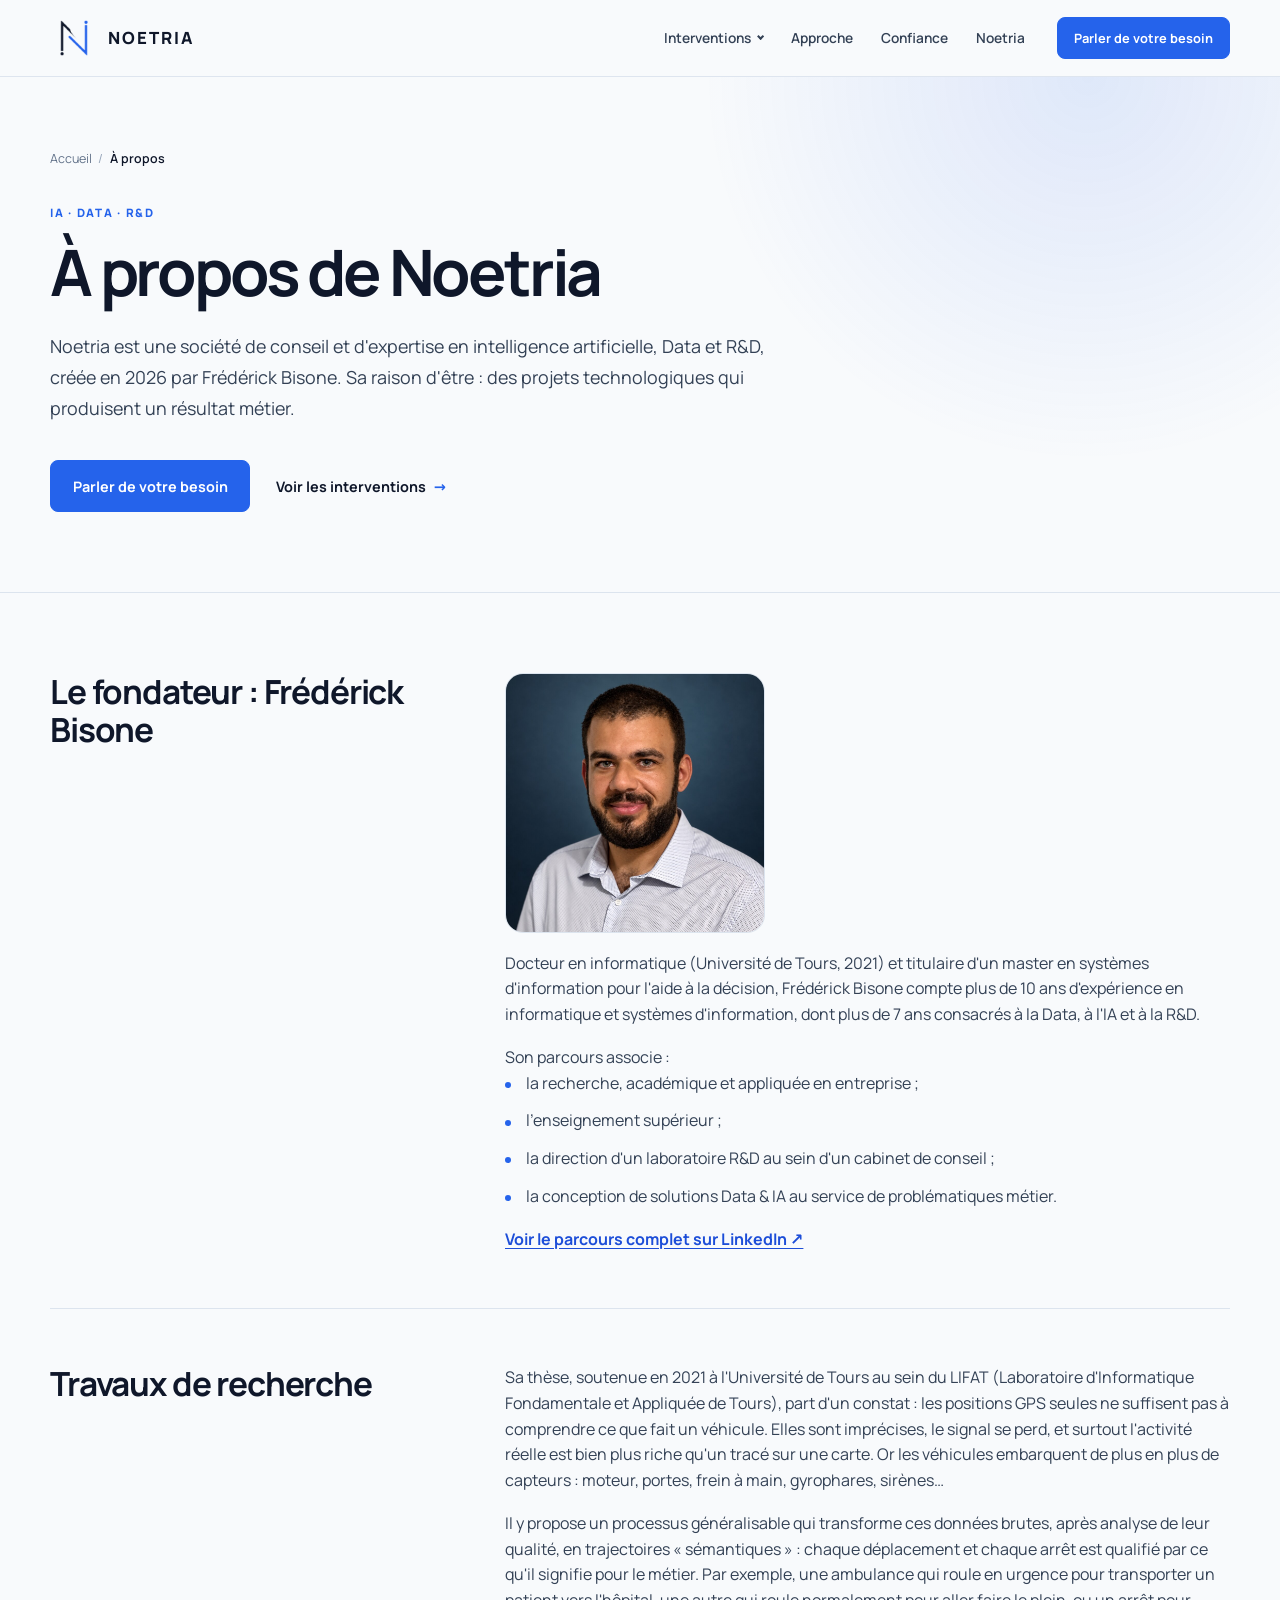
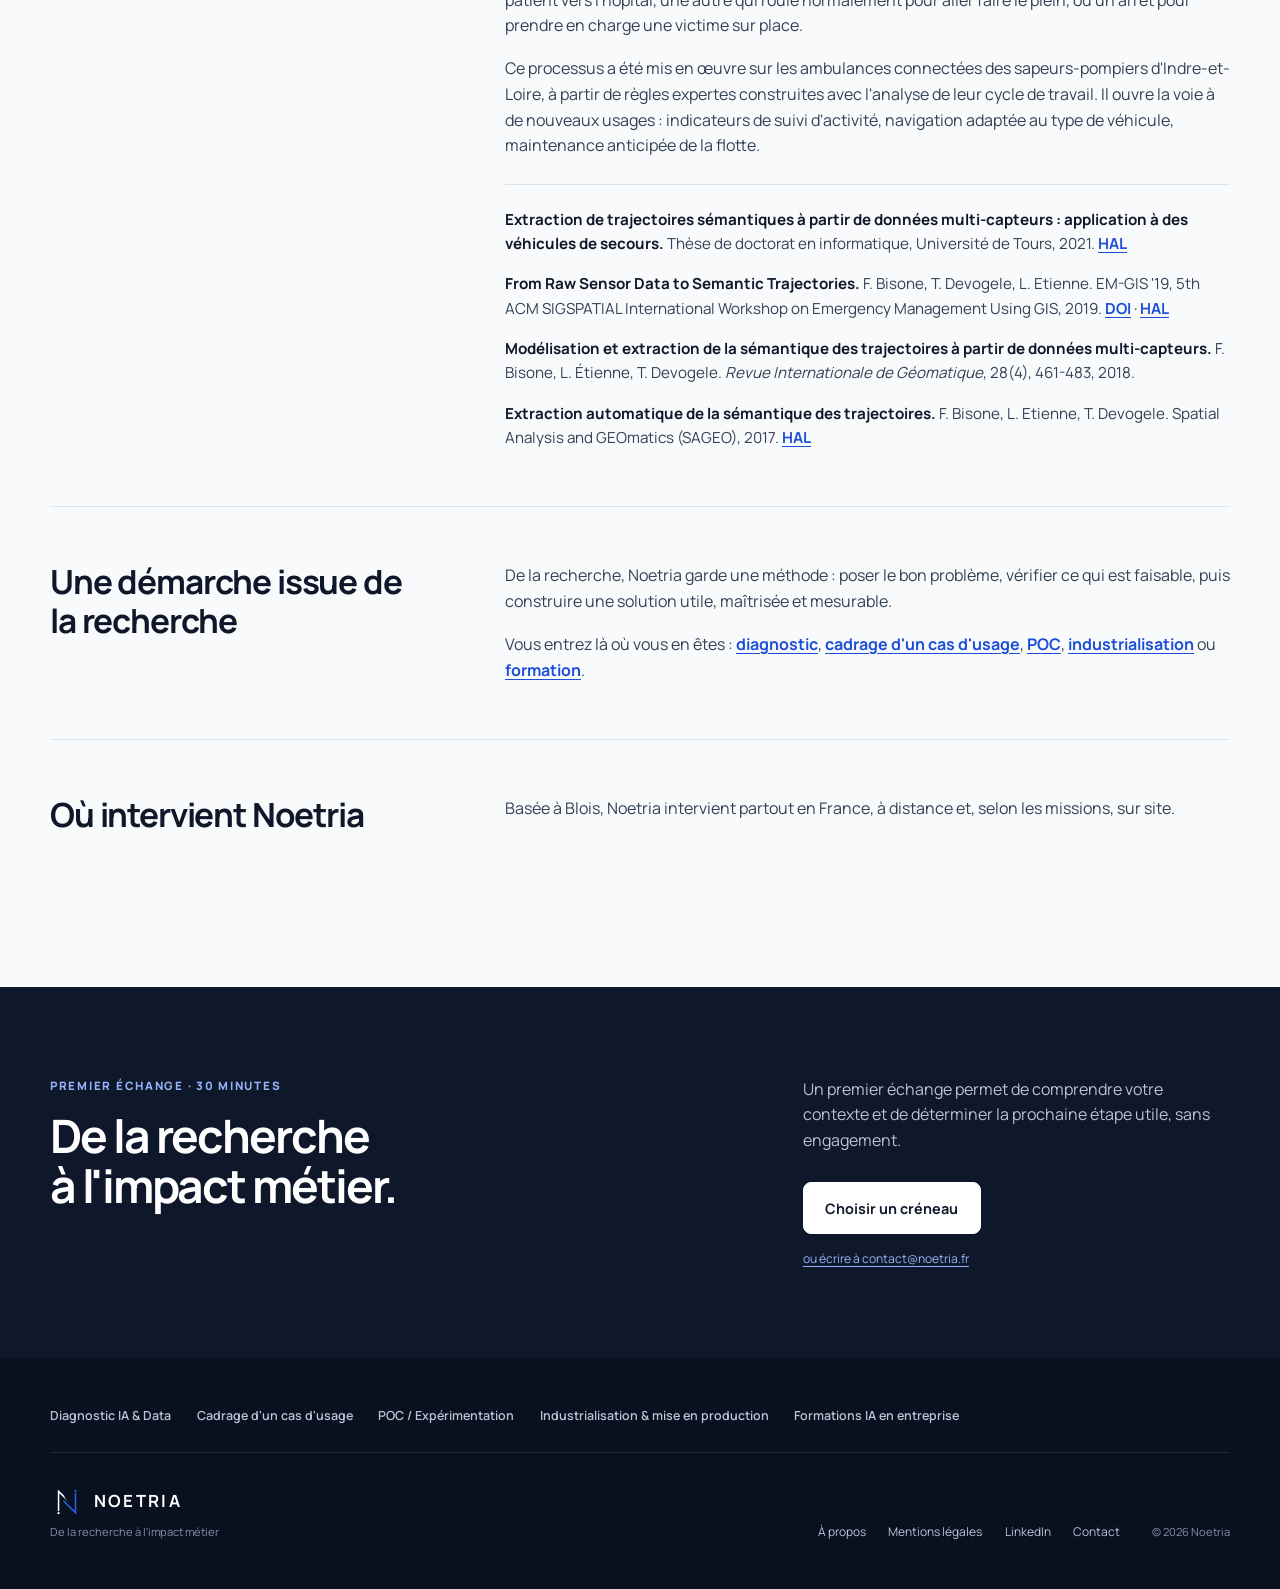
==== a-propos/index.html @ f55e4fec "feat: add About page (/a-propos/) - New indexable /a-propos/ page: founder, research work, publicati" ====
<!DOCTYPE html>
<html lang="fr">
<head>
  <meta charset="UTF-8">
  <meta name="viewport" content="width=device-width, initial-scale=1.0">
  <title>À propos de Noetria et de son fondateur | Noetria</title>
  <meta name="description" content="Noetria, conseil et expertise en IA, Data et R&amp;D, fondée à Blois par Frédérick Bisone, docteur en informatique. De la recherche à l'impact métier.">
  <meta name="robots" content="index, follow">
  <link rel="canonical" href="https://noetria.fr/a-propos/">
  <meta property="og:type" content="profile">
  <meta property="og:site_name" content="Noetria">
  <meta property="og:title" content="À propos de Noetria et de son fondateur | Noetria">
  <meta property="og:description" content="Noetria, conseil et expertise en IA, Data et R&amp;D, fondée à Blois par Frédérick Bisone, docteur en informatique. De la recherche à l'impact métier.">
  <meta property="og:url" content="https://noetria.fr/a-propos/">
  <meta property="og:image" content="https://noetria.fr/assets/images/social/noetria_image-de-partage_1200x630.png">
  <meta property="og:image:type" content="image/png">
  <meta property="og:image:width" content="1200">
  <meta property="og:image:height" content="630">
  <meta property="og:image:alt" content="Logo Noetria, De la recherche à l'impact métier">
  <meta property="og:locale" content="fr_FR">
  <meta name="twitter:card" content="summary_large_image">
  <meta name="twitter:title" content="À propos de Noetria et de son fondateur | Noetria">
  <meta name="twitter:description" content="Noetria, conseil et expertise en IA, Data et R&amp;D, fondée à Blois par Frédérick Bisone, docteur en informatique. De la recherche à l'impact métier.">
  <meta name="twitter:image" content="https://noetria.fr/assets/images/social/noetria_image-de-partage_1200x630.png">
  <meta name="twitter:image:alt" content="Logo Noetria, De la recherche à l'impact métier">
  <link rel="icon" href="../assets/images/favicon-dark/favicon.ico" sizes="any">
  <link rel="icon" type="image/png" sizes="32x32" href="../assets/images/favicon-dark/favicon-32x32.png" media="(prefers-color-scheme: light)">
  <link rel="icon" type="image/png" sizes="32x32" href="../assets/images/favicon-light/favicon-32x32.png" media="(prefers-color-scheme: dark)">
  <link rel="apple-touch-icon" sizes="180x180" href="../assets/images/favicon-dark/apple-touch-icon.png">
  <link rel="manifest" href="../assets/images/favicon-dark/site.webmanifest">
  <meta name="theme-color" content="#0F172A">
  <link rel="preload" href="../assets/fonts/manrope/manrope-latin-400-normal.woff2" as="font" type="font/woff2" crossorigin><link rel="preload" href="../assets/fonts/manrope/manrope-latin-700-normal.woff2" as="font" type="font/woff2" crossorigin><link rel="stylesheet" href="../assets/css/fonts.css"><link rel="stylesheet" href="../assets/css/style.css">
  <script src="../assets/js/navigation.js" defer></script>
  <script type="application/ld+json">{"@context":"https://schema.org","@type":"AboutPage","@id":"https://noetria.fr/a-propos/","url":"https://noetria.fr/a-propos/","name":"À propos de Noetria et de son fondateur","inLanguage":"fr-FR","about":{"@id":"https://noetria.fr/#organization"},"mainEntity":{"@type":"Person","@id":"https://noetria.fr/a-propos/#frederick-bisone","name":"Frédérick Bisone","jobTitle":"Président et fondateur de Noetria","image":"https://noetria.fr/assets/images/frederick-bisone-portrait.jpg","worksFor":{"@type":"Organization","@id":"https://noetria.fr/#organization","name":"Noetria","url":"https://noetria.fr/"},"alumniOf":{"@type":"CollegeOrUniversity","name":"Université de Tours"},"knowsAbout":["Intelligence artificielle","Data","R&D","Fouille de trajectoires","Trajectoires sémantiques"],"sameAs":["https://www.linkedin.com/in/frederickbisone/","https://theses.fr/281570000"]}}</script>
</head>
<body>
  <a class="skip-link" href="#contenu">Aller au contenu</a>
  <header class="site-header">
    <div class="site-header__inner">
      <a class="brand" href="../" aria-label="Noetria — accueil">
        <img src="../assets/images/logo/noetria_n-seul_pour-fond-clair_transparent_512x512.png" alt="" width="48" height="48">
        <span>Noetria</span>
      </a>
      <nav class="site-nav" aria-label="Navigation principale">
        <details class="nav-menu">
          <summary>Interventions</summary>
          <ul><li><a href="../diagnostic-ia-data/">Diagnostic IA & Data</a></li><li><a href="../cadrage-cas-usage-ia/">Cadrage d'un cas d'usage</a></li><li><a href="../poc-ia-data/">POC / Expérimentation</a></li><li><a href="../industrialisation-ia-data/">Industrialisation & mise en production</a></li><li><a href="../formation-ia-entreprise/">Formations IA en entreprise</a></li></ul>
        </details>
        <a href="../#approche">Approche</a><a href="../#confiance">Confiance</a><a href="../#noetria">Noetria</a>
      </nav>
      <a class="button button--small site-header__cta" href="../rendez-vous/">Parler de votre besoin</a>
      <details class="mobile-menu">
        <summary>Menu</summary>
        <nav class="mobile-menu__panel" aria-label="Navigation mobile">
          <p class="mobile-menu__label">Interventions</p>
          <ul><li><a href="../diagnostic-ia-data/">Diagnostic IA & Data</a></li><li><a href="../cadrage-cas-usage-ia/">Cadrage d'un cas d'usage</a></li><li><a href="../poc-ia-data/">POC / Expérimentation</a></li><li><a href="../industrialisation-ia-data/">Industrialisation & mise en production</a></li><li><a href="../formation-ia-entreprise/">Formations IA en entreprise</a></li></ul>
          <ul class="mobile-menu__secondary"><li><a href="../#approche">Approche</a></li><li><a href="../#confiance">Confiance</a></li><li><a href="../#noetria">Noetria</a></li><li><a href="../rendez-vous/">Prendre rendez-vous</a></li></ul>
        </nav>
      </details>
    </div>
  </header>

  <main id="contenu">
    <section class="page-hero">
      <div class="page-hero__inner">
        <nav class="breadcrumb" aria-label="Fil d'Ariane"><ol><li><a href="../">Accueil</a></li><li><span aria-current="page">À propos</span></li></ol></nav>
        <p class="eyebrow">IA · Data · R&amp;D</p>
        <h1>À propos de Noetria</h1>
        <p class="page-hero__lead">Noetria est une société de conseil et d'expertise en intelligence artificielle, Data et R&amp;D, créée en 2026 par Frédérick Bisone. Sa raison d'être&nbsp;: des projets technologiques qui produisent un résultat métier.</p>
        <div class="hero__actions">
          <a class="button" href="../rendez-vous/">Parler de votre besoin</a>
          <a class="text-link" href="../#offres">Voir les interventions <span aria-hidden="true">→</span></a>
        </div>
      </div>
    </section>

    <div class="page-body">
      <section class="page-block">
        <h2>Le fondateur&nbsp;: Frédérick Bisone</h2>
        <div class="page-block__body">
          <img class="about-portrait" src="../assets/images/frederick-bisone-portrait.jpg" alt="Portrait de Frédérick Bisone, fondateur de Noetria" width="800" height="800" loading="lazy">
          <p>Docteur en informatique (Université de Tours, 2021) et titulaire d'un master en systèmes d'information pour l'aide à la décision, Frédérick Bisone compte plus de 10 ans d'expérience en informatique et systèmes d'information, dont plus de 7 ans consacrés à la Data, à l'IA et à la R&amp;D.</p>
          <p>Son parcours associe&nbsp;:</p>
          <ul class="check-list"><li>la recherche, académique et appliquée en entreprise&nbsp;;</li><li>l'enseignement supérieur&nbsp;;</li><li>la direction d'un laboratoire R&amp;D au sein d'un cabinet de conseil&nbsp;;</li><li>la conception de solutions Data &amp; IA au service de problématiques métier.</li></ul>
          <p><a href="https://www.linkedin.com/in/frederickbisone/" target="_blank" rel="noopener noreferrer">Voir le parcours complet sur LinkedIn <span aria-hidden="true">↗</span></a></p>
        </div>
      </section>

      <section class="page-block">
        <h2>Travaux de recherche</h2>
        <div class="page-block__body">
          <p>Sa thèse, soutenue en 2021 à l'Université de Tours au sein du LIFAT (Laboratoire d'Informatique Fondamentale et Appliquée de Tours), part d'un constat&nbsp;: les positions GPS seules ne suffisent pas à comprendre ce que fait un véhicule. Elles sont imprécises, le signal se perd, et surtout l'activité réelle est bien plus riche qu'un tracé sur une carte. Or les véhicules embarquent de plus en plus de capteurs&nbsp;: moteur, portes, frein à main, gyrophares, sirènes…</p>
          <p>Il y propose un processus généralisable qui transforme ces données brutes, après analyse de leur qualité, en trajectoires «&nbsp;sémantiques&nbsp;»&nbsp;: chaque déplacement et chaque arrêt est qualifié par ce qu'il signifie pour le métier. Par exemple, une ambulance qui roule en urgence pour transporter un patient vers l'hôpital, une autre qui roule normalement pour aller faire le plein, ou un arrêt pour prendre en charge une victime sur place.</p>
          <p>Ce processus a été mis en œuvre sur les ambulances connectées des sapeurs-pompiers d'Indre-et-Loire, à partir de règles expertes construites avec l'analyse de leur cycle de travail. Il ouvre la voie à de nouveaux usages&nbsp;: indicateurs de suivi d'activité, navigation adaptée au type de véhicule, maintenance anticipée de la flotte.</p>
          <ul class="pub-list">
            <li><strong>Extraction de trajectoires sémantiques à partir de données multi-capteurs&nbsp;: application à des véhicules de secours.</strong> Thèse de doctorat en informatique, Université de Tours, 2021. <a href="https://hal.science/tel-03365137" target="_blank" rel="noopener noreferrer">HAL</a></li>
            <li><strong>From Raw Sensor Data to Semantic Trajectories.</strong> F. Bisone, T. Devogele, L. Etienne. EM-GIS '19, 5th ACM SIGSPATIAL International Workshop on Emergency Management Using GIS, 2019. <a href="https://doi.org/10.1145/3356998.3365777" target="_blank" rel="noopener noreferrer">DOI</a> · <a href="https://hal.science/hal-02380444" target="_blank" rel="noopener noreferrer">HAL</a></li>
            <li><strong>Modélisation et extraction de la sémantique des trajectoires à partir de données multi-capteurs.</strong> F. Bisone, L. Étienne, T. Devogele. <em>Revue Internationale de Géomatique</em>, 28(4), 461-483, 2018.</li>
            <li><strong>Extraction automatique de la sémantique des trajectoires.</strong> F. Bisone, L. Etienne, T. Devogele. Spatial Analysis and GEOmatics (SAGEO), 2017. <a href="https://hal.science/hal-01643365" target="_blank" rel="noopener noreferrer">HAL</a></li>
          </ul>
        </div>
      </section>

      <section class="page-block">
        <h2>Une démarche issue de la recherche</h2>
        <div class="page-block__body">
          <p>De la recherche, Noetria garde une méthode&nbsp;: poser le bon problème, vérifier ce qui est faisable, puis construire une solution utile, maîtrisée et mesurable.</p>
          <p>Vous entrez là où vous en êtes&nbsp;: <a href="../diagnostic-ia-data/">diagnostic</a>, <a href="../cadrage-cas-usage-ia/">cadrage d'un cas d'usage</a>, <a href="../poc-ia-data/">POC</a>, <a href="../industrialisation-ia-data/">industrialisation</a> ou <a href="../formation-ia-entreprise/">formation</a>.</p>
        </div>
      </section>

      <section class="page-block">
        <h2>Où intervient Noetria</h2>
        <div class="page-block__body">
          <p>Basée à Blois, Noetria intervient partout en France, à distance et, selon les missions, sur site.</p>
        </div>
      </section>
    </div>

    <section class="cta" aria-labelledby="cta-titre">
      <div><p class="eyebrow">Premier échange · 30 minutes</p><h2 id="cta-titre">De la recherche à l'impact métier.</h2></div>
      <div class="cta__action"><p>Un premier échange permet de comprendre votre contexte et de déterminer la prochaine étape utile, sans engagement.</p><a class="button button--light" href="../rendez-vous/">Choisir un créneau</a><a href="mailto:contact@noetria.fr">ou écrire à contact@noetria.fr</a></div>
    </section>
  </main>

  <footer class="footer">
    <nav class="footer__offers" aria-label="Interventions"><a href="../diagnostic-ia-data/">Diagnostic IA & Data</a><a href="../cadrage-cas-usage-ia/">Cadrage d'un cas d'usage</a><a href="../poc-ia-data/">POC / Expérimentation</a><a href="../industrialisation-ia-data/">Industrialisation & mise en production</a><a href="../formation-ia-entreprise/">Formations IA en entreprise</a></nav>
    <div class="footer__brand"><div class="footer__logo"><img src="../assets/images/logo/noetria_n-seul_pour-fond-sombre_transparent_512x512.png" alt="" width="34" height="34"><strong>Noetria</strong></div><span>De la recherche à l'impact métier</span></div>
    <nav class="footer__links" aria-label="Liens de pied de page"><a href="../a-propos/" aria-current="page">À propos</a><a href="../mentions-legales.html">Mentions légales</a><a href="https://www.linkedin.com/company/noetria/" target="_blank" rel="noopener noreferrer">LinkedIn</a><a href="mailto:contact@noetria.fr">Contact</a></nav>
    <span class="footer__copyright">© 2026 Noetria</span>
  </footer>
</body>
</html>
---- assets/css/fonts.css ----
/* Manrope (SIL OFL 1.1, voir assets/fonts/manrope/OFL.txt) — auto-hébergée, sous-ensemble latin, aucune requête externe. */
@font-face{font-family:"Manrope";font-style:normal;font-weight:400;font-display:swap;src:url("../fonts/manrope/manrope-latin-400-normal.woff2") format("woff2");unicode-range:U+0000-00FF,U+0131,U+0152-0153,U+02BB-02BC,U+02C6,U+02DA,U+02DC,U+0304,U+0308,U+0329,U+2000-206F,U+20AC,U+2122,U+2191,U+2193,U+2212,U+2215,U+FEFF,U+FFFD}
@font-face{font-family:"Manrope";font-style:normal;font-weight:600;font-display:swap;src:url("../fonts/manrope/manrope-latin-600-normal.woff2") format("woff2");unicode-range:U+0000-00FF,U+0131,U+0152-0153,U+02BB-02BC,U+02C6,U+02DA,U+02DC,U+0304,U+0308,U+0329,U+2000-206F,U+20AC,U+2122,U+2191,U+2193,U+2212,U+2215,U+FEFF,U+FFFD}
@font-face{font-family:"Manrope";font-style:normal;font-weight:700;font-display:swap;src:url("../fonts/manrope/manrope-latin-700-normal.woff2") format("woff2");unicode-range:U+0000-00FF,U+0131,U+0152-0153,U+02BB-02BC,U+02C6,U+02DA,U+02DC,U+0304,U+0308,U+0329,U+2000-206F,U+20AC,U+2122,U+2191,U+2193,U+2212,U+2215,U+FEFF,U+FFFD}
@font-face{font-family:"Manrope";font-style:normal;font-weight:800;font-display:swap;src:url("../fonts/manrope/manrope-latin-800-normal.woff2") format("woff2");unicode-range:U+0000-00FF,U+0131,U+0152-0153,U+02BB-02BC,U+02C6,U+02DA,U+02DC,U+0304,U+0308,U+0329,U+2000-206F,U+20AC,U+2122,U+2191,U+2193,U+2212,U+2215,U+FEFF,U+FFFD}
---- assets/css/style.css ----
:root{--navy:#0f172a;--deep:#09101f;--blue:#2563eb;--blue-dark:#1d4ed8;--off:#f8fafc;--white:#fff;--slate:#64748b;--dark:#334155;--line:#dce4ee;--font:"Manrope","Segoe UI",system-ui,sans-serif;--max:1180px;--radius:18px;--ease:cubic-bezier(.2,.8,.2,1)}
*,*::before,*::after{box-sizing:border-box}html{scroll-behavior:smooth;scroll-padding-top:88px}body{margin:0;color:var(--navy);background:var(--off);font-family:var(--font);line-height:1.6;-webkit-font-smoothing:antialiased}img{display:block;max-width:100%}a{color:inherit}h1,h2,h3,p,blockquote{margin:0}.skip-link{position:fixed;z-index:100;top:0;left:-9999px;padding:.75rem 1rem;color:#fff;background:var(--blue)}.skip-link:focus{left:0}:focus-visible{outline:3px solid var(--blue-dark);outline-offset:3px}.cta :focus-visible,.footer :focus-visible{outline-color:#fff}
.site-header{position:sticky;z-index:20;top:0;border-bottom:1px solid #dce4eee6;background:#f8fafceb;backdrop-filter:blur(14px)}.site-header__inner{display:flex;align-items:center;gap:2rem;width:min(calc(100% - 40px),var(--max));min-height:76px;margin:auto}.brand{display:inline-flex;align-items:center;gap:.65rem;text-decoration:none;font-size:1.05rem;font-weight:800;letter-spacing:.12em;text-transform:uppercase}.brand img{width:34px;height:34px;object-fit:contain}.site-nav{display:flex;align-items:center;gap:1.75rem;margin-left:auto}.site-nav a{color:var(--dark);font-size:.86rem;font-weight:600;text-decoration:none}.site-nav a:hover{color:var(--blue)}
.button{display:inline-flex;align-items:center;justify-content:center;min-height:50px;padding:.85rem 1.35rem;border:1px solid var(--blue);border-radius:8px;color:#fff;background:var(--blue);font-size:.9rem;font-weight:700;text-decoration:none;transition:transform .2s var(--ease),background .2s var(--ease),border-color .2s var(--ease)}.button:hover{background:var(--blue-dark);border-color:var(--blue-dark);transform:translateY(-2px)}.button--small{min-height:40px;padding:.6rem 1rem;font-size:.8rem}.button--light{color:var(--navy);border-color:#fff;background:#fff}.button--light:hover{color:#fff;border-color:var(--blue);background:var(--blue)}.text-link{display:inline-flex;align-items:center;gap:.5rem;color:var(--navy);font-size:.9rem;font-weight:700;text-decoration:none}.text-link span{color:var(--blue);transition:transform .2s var(--ease)}.text-link:hover span{transform:translateY(2px)}.eyebrow{color:var(--blue);font-size:.72rem;font-weight:800;letter-spacing:.15em;text-transform:uppercase}
.hero{overflow:hidden;padding:92px 20px 0;background:radial-gradient(circle at 85% 12%,#2563eb1f,transparent 28%),var(--off)}.hero__grid{display:grid;grid-template-columns:minmax(0,1.2fr) minmax(340px,.8fr);gap:clamp(50px,8vw,110px);align-items:center;width:min(100%,var(--max));margin:auto}.hero__content h1{max-width:800px;margin-top:1.2rem;font-size:clamp(2.8rem,6vw,5.3rem);font-weight:700;letter-spacing:-.06em;line-height:.98}.hero__content h1 span{color:var(--blue)}.hero__lead{max-width:690px;margin-top:2rem;color:var(--dark);font-size:clamp(1.02rem,1.4vw,1.18rem);line-height:1.75}.hero__actions{display:flex;align-items:center;gap:1.6rem;margin-top:2.2rem}.hero__signal{position:relative;padding:2rem;border:1px solid #93b4f847;border-radius:var(--radius);color:#fff;background:var(--navy);box-shadow:0 30px 70px #0f172a2e}.hero__signal::before{position:absolute;z-index:-1;right:-18px;bottom:-18px;width:75%;height:75%;border:1px solid var(--blue);border-radius:var(--radius);content:""}.signal__label{padding-bottom:1.25rem;border-bottom:1px solid #ffffff1f;color:#93b4f8;font-size:.72rem;font-weight:800;letter-spacing:.12em;text-transform:uppercase}
.section{width:min(calc(100% - 40px),var(--max));margin:auto;padding:120px 0}.section__intro{display:grid;grid-template-columns:1.1fr .9fr;gap:2rem 7rem;align-items:end;margin-bottom:3.5rem}.section__intro .eyebrow{grid-column:1/-1}.section__intro h2,.approach h2,.founder h2,.cta h2{font-size:clamp(2rem,4vw,3.55rem);letter-spacing:-.045em;line-height:1.08}.section__intro>p:last-child{color:var(--slate);font-size:.98rem}.section--offers{width:100%;max-width:none;padding-right:max(20px,calc((100% - var(--max))/2));padding-left:max(20px,calc((100% - var(--max))/2));background:#fff}.offers-grid{display:grid;grid-template-columns:repeat(2,1fr);gap:1rem}.offer-card{display:flex;flex-direction:column;min-height:410px;padding:2rem;border:1px solid var(--line);border-radius:var(--radius);background:var(--off);transition:transform .25s var(--ease),border-color .25s var(--ease),box-shadow .25s var(--ease)}.offer-card:hover{transform:translateY(-4px);border-color:#b8cae7;box-shadow:0 18px 40px #0f172a14}.offer-card--featured{color:#fff;border-color:var(--navy);background:var(--navy)}.offer-card__top{display:flex;align-items:center;justify-content:space-between;gap:1rem}.offer-card__tag{padding:.35rem .55rem;border:1px solid #93b4f852;border-radius:999px;color:#b9cdfd;font-size:.62rem;font-weight:700}.offer-card h3{margin-top:2.5rem;font-size:1.65rem;letter-spacing:-.025em}.offer-card>p{max-width:520px;margin-top:.8rem;color:var(--slate);font-size:.92rem}.offer-card--featured>p{color:#b8c3d6}.offer-card ul{display:grid;gap:.55rem;margin:1.5rem 0 0;padding:1.25rem 0 0;border-top:1px solid var(--line);list-style:none}.offer-card--featured ul{border-color:#ffffff1f}.offer-card li{position:relative;padding-left:1.1rem;color:var(--dark);font-size:.82rem}.offer-card--featured li{color:#dbe4f2}.offer-card li::before{position:absolute;top:.67em;left:0;width:5px;height:5px;border-radius:50%;background:var(--blue);content:""}.offer-card>a{display:inline-flex;gap:.5rem;align-items:center;margin-top:auto;padding-top:1.5rem;color:#dbeafe;font-size:.82rem;font-weight:700;text-decoration:none}.offer-card>a span{color:#93b4f8}
.approach{display:grid;grid-template-columns:.85fr 1.15fr;gap:clamp(50px,10vw,140px)}.approach__statement{align-self:start;padding:2rem;border-left:3px solid var(--blue);background:#fff}.approach blockquote{margin-top:1.25rem;font-size:clamp(1.2rem,2vw,1.6rem);font-weight:600;line-height:1.55}.approach__content>p{max-width:670px;margin-top:1.5rem;color:var(--slate)}.principles{display:grid;gap:.8rem;margin-top:2.5rem}.principles div{display:flex;align-items:center;gap:1rem;padding:1rem 0;border-bottom:1px solid var(--line)}.principles strong{font-size:.88rem}.founder{display:grid;grid-template-columns:.75fr 1.25fr;gap:clamp(50px,10vw,140px);align-items:center;border-top:1px solid var(--line)}.founder__mark{display:grid;place-items:center;aspect-ratio:1;border-radius:50%;background:radial-gradient(circle,#17223d,var(--navy))}.founder__mark img{width:72%}.founder__content h2{margin-top:1rem}.founder__content>p:not(.eyebrow){max-width:680px;margin-top:1.2rem;color:var(--slate)}.founder__content strong{color:var(--navy)}.founder__content .text-link{margin-top:1.8rem}
.cta{display:grid;grid-template-columns:1.2fr .8fr;gap:3rem 7rem;padding:90px max(20px,calc((100% - var(--max))/2));color:#fff;background:var(--navy)}.cta .eyebrow{color:#93b4f8}.cta h2{margin-top:1rem}.cta__action{display:flex;flex-direction:column;align-items:flex-start;justify-content:flex-end}.cta__action p{color:#b8c3d6}.cta__action .button{margin-top:1.8rem}.cta__action>a:last-child{margin-top:.9rem;color:#93b4f8;font-size:.76rem;text-underline-offset:3px}.footer{display:grid;grid-template-columns:1fr auto auto;gap:2rem;align-items:end;padding:48px max(20px,calc((100% - var(--max))/2));background:var(--deep);color:#fff}.footer__brand{display:grid;gap:.25rem}.footer__brand strong{font-size:1.05rem;letter-spacing:.14em;text-transform:uppercase}.footer__brand span,.footer__copyright{color:#8290a8;font-size:.7rem}.footer__links{display:flex;gap:1.4rem}.footer__links a{color:#bac5d6;font-size:.75rem;text-decoration:none}.footer__links a:hover{color:#fff}
.booking{padding:88px 24px 72px;background:var(--off)}.booking__inner,.booking-back__inner{width:100%;max-width:760px;margin:0 auto;text-align:center}.booking__eyebrow{margin-bottom:16px;color:var(--blue);font-size:.75rem;font-weight:700;letter-spacing:.12em;text-transform:uppercase}.booking__heading{font-size:clamp(2rem,5vw,3rem);line-height:1.15;letter-spacing:-.03em}.booking__text{max-width:640px;margin:24px auto 0;color:var(--slate);font-size:1.05rem;line-height:1.75}.booking__button{display:inline-flex;margin-top:36px;padding:15px 28px;border-radius:8px;background:var(--blue);color:#fff;font-size:.95rem;font-weight:700;text-decoration:none}.booking__note{margin-top:18px;color:#94a3b8;font-size:.8rem}.booking-back{padding:0 24px 72px;background:var(--off)}.booking-back__link{color:var(--slate);font-size:.85rem;font-weight:600;text-decoration:none}
.legal-page{background:var(--off)}.legal-header{padding:1.25rem 20px;background:var(--navy)}.legal-header__brand{display:block;max-width:880px;margin:auto;color:#fff;font-weight:800;letter-spacing:.12em;text-decoration:none;text-transform:uppercase}.legal{padding:3rem 20px 5rem}.legal__inner{max-width:880px;margin:auto}.legal__back{display:inline-block;margin-bottom:1.75rem;color:var(--slate);font-size:.9rem;text-decoration:none}.legal h1{font-size:clamp(2rem,5vw,3rem);line-height:1.15}.legal__updated{margin:.5rem 0 3rem;color:var(--slate);font-size:.85rem}.legal__section{padding:1.75rem 0;border-top:1px solid var(--line)}.legal__section h2{margin:0 0 1rem;font-size:1.2rem}.legal__section p,.legal__section address{margin:0 0 1rem;font-size:.98rem;font-style:normal;line-height:1.75}.legal__section a{color:var(--blue)}
@media(max-width:900px){.site-nav{display:none}.site-header__inner{gap:1rem}.site-header .button{margin-left:auto}.hero{padding-top:64px}.hero__grid,.approach,.founder,.cta{grid-template-columns:1fr}.hero__signal{max-width:620px}.section__intro{grid-template-columns:1fr;gap:1rem}.section__intro .eyebrow{grid-column:auto}.approach,.founder{gap:3.5rem}.founder__mark{max-width:380px}.footer{grid-template-columns:1fr auto}.footer__copyright{grid-column:1/-1}}
@media(max-width:640px){html{scroll-padding-top:68px}.site-header__inner{width:min(calc(100% - 28px),var(--max));min-height:66px}.brand img{width:30px;height:30px}.brand span{font-size:.86rem}.site-header .button{min-height:36px;padding:.5rem .72rem;font-size:.68rem}.hero{padding:48px 20px 0}.hero__content h1{font-size:clamp(2.55rem,13vw,4rem)}.hero__actions{align-items:stretch;flex-direction:column;gap:1.1rem}.hero__actions .text-link{justify-content:center}.section{width:min(calc(100% - 40px),var(--max));padding:82px 0}.section--offers{width:100%;padding:82px 20px}.offers-grid{grid-template-columns:1fr}.offer-card{min-height:0}.approach__statement{padding:1.5rem}.cta{padding:72px 20px}.footer{grid-template-columns:1fr;align-items:start;padding:42px 20px}.footer__links{flex-wrap:wrap}.footer__copyright{grid-column:auto}}
@media(prefers-reduced-motion:reduce){html{scroll-behavior:auto}*,*::before,*::after{transition-duration:.01ms!important}}

/* Page de prise de rendez-vous */
.booking-page{min-height:calc(100vh - 76px);background:radial-gradient(circle at 50% 0,#2563eb1f,transparent 34%),var(--off)}
.booking-header__back{margin-left:auto}
.booking-page .booking{padding-top:110px;background:transparent}
.booking-reassurance{display:grid;grid-template-columns:repeat(3,1fr);gap:1px;width:min(calc(100% - 40px),960px);margin:0 auto 100px;border:1px solid var(--line);border-radius:var(--radius);overflow:hidden;background:var(--line)}
.booking-reassurance div{display:grid;gap:.35rem;padding:1.5rem;background:#fff}
.booking-reassurance span{color:var(--blue);font-size:.65rem;font-weight:800}
.booking-reassurance strong{font-size:.9rem}
.booking-reassurance p{color:var(--slate);font-size:.76rem}
.footer__inner{display:contents}
@media(max-width:640px){.booking-header__back{font-size:.72rem}.booking-page .booking{padding-top:72px}.booking-reassurance{grid-template-columns:1fr;margin-bottom:72px}}

.booking-header__back{color:var(--navy)}

/* Le N seul (variante pour fond clair, transparente) reste lisible dans l'en-tête compact. */
.brand img{width:48px;height:48px}

/* Le logo complet porte l'identité dans le premier écran. */
.signal__brand{display:grid;place-items:center;padding:0 1rem 1.35rem;border-bottom:1px solid #ffffff1f}
.signal__brand img{width:min(240px,78%);height:auto;filter:drop-shadow(0 18px 28px #050a1770)}
.signal__label{padding-top:1.25rem}

/* Libellés du premier écran : contraste renforcé dans la palette Noetria. */
.hero__content .eyebrow{color:var(--blue);font-size:.82rem;font-weight:800;letter-spacing:.1em}
.hero__signal .signal__label{color:#93b4f8;font-size:.82rem;font-weight:800;letter-spacing:.1em}

@media(max-width:640px){
  .brand img{width:42px;height:42px}
  .signal__brand img{width:min(210px,72%)}
}

/* === Évolution V3 : situations → interventions, confiance, fondateur === */
.hero{padding-bottom:96px}
.signal__text{margin-top:1.25rem;color:#aebbd0;font-size:.9rem;line-height:1.7}
.signal__link{display:inline-flex;gap:.5rem;margin-top:1.25rem;color:#dbeafe;font-size:.85rem;font-weight:700;text-decoration:none}.signal__link span{color:#93b4f8}.signal__link:hover{color:#fff}

.entry-list{margin:0 0 3rem;padding:0;border-top:1px solid var(--line);list-style:none}
.entry-list a{display:grid;grid-template-columns:minmax(0,1.5fr) auto minmax(0,1fr);gap:1.5rem;align-items:center;padding:1.2rem .5rem;border-bottom:1px solid var(--line);color:var(--navy);text-decoration:none;transition:background .2s var(--ease)}
.entry-list a:hover{background:var(--off)}
.entry__situation{font-size:1rem;font-weight:600;line-height:1.5}.entry__arrow{color:var(--blue);font-weight:700}.entry-list strong{color:var(--blue-dark);font-size:.92rem}

.offers-stack{display:grid;gap:1rem}
.offers-grid--three{grid-template-columns:repeat(3,1fr)}
.offer-card{min-height:0}
.offer-card h3{margin-top:1.1rem;font-size:1.4rem}
.offer-card__top h3{margin-top:0}
.offer-card--wide h3{font-size:1.65rem}
.offer-card--wide{padding:2.25rem}
.offer-card--wide ul{grid-template-columns:repeat(2,1fr);gap:.55rem 2rem}
.offer-card__tag{align-self:flex-start;padding:.35rem .65rem;border:1px solid #bcd0f5;border-radius:999px;color:var(--blue-dark);font-size:.66rem;font-weight:700;line-height:1.3}
.offer-card--featured .offer-card__tag{border-color:#93b4f852;color:#b9cdfd}
.offer-card__top{align-items:flex-start;flex-wrap:wrap}
.offer-card__issues{margin-top:1.25rem;padding:.9rem 1rem;border:1px solid var(--line);border-radius:12px;color:var(--dark);font-size:.8rem;line-height:1.55}
.offer-card__issues strong{display:block;margin-bottom:.2rem;color:var(--blue-dark);font-size:.66rem;letter-spacing:.1em;text-transform:uppercase}
.offer-card--featured .offer-card__issues{border-color:#ffffff2e;color:#dbe4f2}.offer-card--featured .offer-card__issues strong{color:#93b4f8}
.offer-card__note{margin-top:1.25rem;color:var(--slate);font-size:.78rem;line-height:1.55}
.offer-card>a{color:var(--blue-dark)}.offer-card>a span{color:var(--blue)}.offer-card--featured>a{color:#dbeafe}.offer-card--featured>a span{color:#93b4f8}
.offer-card--standalone{background:#fff;border-style:dashed}

.approach__rd{margin-top:2rem}
.principles div{display:grid;gap:.1rem;padding:1.1rem 0}
.principles strong{font-size:.95rem}.principles span{color:var(--slate);font-size:.82rem}

.section--trust{padding-top:0}
.trust-grid{display:grid;grid-template-columns:repeat(3,1fr);gap:1px;border:1px solid var(--line);border-radius:var(--radius);overflow:hidden;background:var(--line)}
.trust-grid>div{display:grid;align-content:start;gap:.4rem;padding:1.6rem;background:#fff}
.trust-grid strong{font-size:.95rem}.trust-grid p{color:var(--slate);font-size:.84rem;line-height:1.6}
.trust-note{max-width:760px;margin-top:1.5rem;color:var(--slate);font-size:.82rem}

.founder{align-items:center}

.cta__action>.cta__geo{margin-top:1.4rem;padding-top:1.1rem;border-top:1px solid #ffffff1f;color:#93b4f8;font-size:.82rem}
.footer__logo{display:flex;align-items:center;gap:.6rem}.footer__logo img{width:34px;height:34px}

@media(max-width:900px){
  .hero{padding-bottom:64px}
  .offers-grid--three{grid-template-columns:1fr}
  .trust-grid{grid-template-columns:repeat(2,1fr)}
  .founder__mark{position:static}
  .entry-list a{grid-template-columns:1fr auto;gap:.5rem 1rem}.entry-list strong{grid-column:1/-1}.entry__arrow{display:none}
}
@media(max-width:640px){
  .offer-card--wide{padding:1.5rem}.offer-card--wide ul{grid-template-columns:1fr}
  .trust-grid{grid-template-columns:1fr}
  .entry__situation{font-size:.95rem}
}
.offer-card>.offer-card__issues,.offer-card>.offer-card__note{max-width:none}
.booking__note--info{max-width:560px;margin:.7rem auto 0;line-height:1.6}.booking__note--info a{color:var(--slate)}

/* QA : ajustements d'affichage avec Manrope local */
.cta h2{max-width:640px;font-size:clamp(2rem,3.6vw,3.1rem);text-wrap:balance}
.approach h2{font-size:clamp(1.9rem,3.1vw,2.75rem)}
.founder h2{font-size:clamp(1.9rem,3.1vw,2.7rem)}
.offer-card h3{line-height:1.25}
.offers-grid--three .offer-card__issues,.offers-grid--three .offer-card__note{margin-top:auto}
.offers-grid--three .offer-card ul{margin-bottom:1.25rem}
.cta__action>a[href^="mailto:"]{margin-top:.9rem}
.booking__note{color:var(--slate)}
.legal-page .footer{padding-right:max(20px,calc((100% - 880px)/2));padding-left:max(20px,calc((100% - 880px)/2))}
.legal-header__brand{display:flex;align-items:center;gap:.65rem}.legal-header__brand img{width:30px;height:30px}
@media(max-width:900px){.founder__mark{width:220px;height:220px;max-width:none}}
@media(max-width:640px){.founder__mark{width:180px;height:180px}}
.founder__mark img{height:auto}

/* Bloc fondateur simplifié */
.founder{align-items:center}
.founder__mark{position:static;max-width:300px;justify-self:center}
.founder__name{margin-top:1.4rem;font-size:1.05rem;color:var(--navy)}
.founder__content>p:not(.eyebrow):not(.founder__name){max-width:600px}


/* === Pages d'intervention et navigation (V0.2 du contenu) === */
.site-header__inner{position:relative}
.nav-menu{position:relative}
.nav-menu summary{display:inline-flex;align-items:center;gap:.45rem;color:var(--dark);font-size:.86rem;font-weight:600;list-style:none;cursor:pointer}
.nav-menu summary::-webkit-details-marker{display:none}
.nav-menu summary::after{width:.38em;height:.38em;border-right:2px solid currentColor;border-bottom:2px solid currentColor;transform:translateY(-2px) rotate(45deg);content:""}
.nav-menu[open] summary::after{transform:translateY(1px) rotate(-135deg)}
.nav-menu summary:hover{color:var(--blue)}
.nav-menu ul{position:absolute;top:calc(100% + 1rem);left:-1rem;min-width:300px;margin:0;padding:.5rem;border:1px solid var(--line);border-radius:12px;background:#fff;box-shadow:0 18px 40px #0f172a1f;list-style:none}
.site-nav .nav-menu li a{display:block;padding:.6rem .75rem;border-radius:8px;color:var(--navy)}
.site-nav .nav-menu li a:hover,.site-nav .nav-menu li a[aria-current="page"]{color:var(--blue-dark);background:var(--off)}
.mobile-menu{display:none}
.mobile-menu summary{display:inline-flex;align-items:center;min-height:40px;padding:.5rem .9rem;border:1px solid var(--line);border-radius:8px;color:var(--navy);background:#fff;font-size:.8rem;font-weight:700;list-style:none;cursor:pointer}
.mobile-menu summary::-webkit-details-marker{display:none}
.mobile-menu[open] summary{border-color:var(--blue);color:var(--blue-dark)}
.mobile-menu__panel{position:absolute;top:100%;right:0;left:0;max-height:calc(100vh - 80px);overflow:auto;padding:1rem 0 1.25rem;border-top:1px solid var(--line);background:#fff;box-shadow:0 18px 30px #0f172a1a}
.mobile-menu__label{padding:0 .25rem .4rem;color:var(--slate);font-size:.68rem;font-weight:800;letter-spacing:.12em;text-transform:uppercase}
.mobile-menu__panel ul{margin:0;padding:0;list-style:none}
.mobile-menu__panel a{display:block;padding:.75rem .25rem;border-bottom:1px solid var(--line);color:var(--navy);font-size:.95rem;font-weight:600;text-decoration:none}
.mobile-menu__panel a[aria-current="page"]{color:var(--blue-dark)}
.mobile-menu__secondary{margin-top:.75rem!important}
.mobile-menu__secondary a{color:var(--dark);font-weight:500}

.offer-card__links{display:flex;flex-wrap:wrap;gap:.4rem 1.6rem;margin-top:auto;padding-top:1.5rem}
.offer-card__links a{display:inline-flex;gap:.5rem;align-items:center;color:var(--blue-dark);font-size:.82rem;font-weight:700;text-decoration:none}
.offer-card__links a span{color:var(--blue)}
.offer-card--featured .offer-card__links a{color:#dbeafe}.offer-card--featured .offer-card__links a span{color:#93b4f8}
.offer-card__links a:hover,.offer-card>a:hover{text-decoration:underline;text-underline-offset:3px}

.footer__offers{display:flex;flex-wrap:wrap;grid-column:1/-1;gap:.6rem 1.6rem;padding-bottom:1.6rem;border-bottom:1px solid #ffffff1a}
.footer__offers a{color:#bac5d6;font-size:.78rem;font-weight:600;text-decoration:none}
.footer__offers a:hover{color:#fff}

.page-hero{padding:72px 20px 80px;border-bottom:1px solid var(--line);background:radial-gradient(circle at 85% 0,#2563eb1f,transparent 32%),var(--off)}
.page-hero__inner{width:min(100%,var(--max));margin:auto}
.breadcrumb ol{display:flex;flex-wrap:wrap;gap:.4rem;margin:0 0 2.2rem;padding:0;color:var(--slate);font-size:.78rem;list-style:none}
.breadcrumb li+li::before{margin-right:.4rem;color:#94a3b8;content:"/"}
.breadcrumb a{color:var(--slate);text-decoration:none}.breadcrumb a:hover{color:var(--blue)}
.breadcrumb [aria-current="page"]{color:var(--navy);font-weight:600}
.page-hero h1{max-width:900px;margin-top:1rem;font-size:clamp(2.3rem,5vw,4.1rem);font-weight:700;letter-spacing:-.05em;line-height:1.04}
.page-hero__lead{max-width:760px;margin-top:1.6rem;color:var(--dark);font-size:clamp(1.02rem,1.4vw,1.15rem);line-height:1.75}
.page-hero__switch{max-width:760px;margin-top:1.4rem;padding:.9rem 1.1rem;border-left:3px solid var(--blue);background:#fff;color:var(--dark);font-size:.92rem}
.page-hero__switch a,.page-block__body a{color:var(--blue-dark);font-weight:700;text-underline-offset:3px}

.page-body{width:min(calc(100% - 40px),var(--max));margin:auto;padding:24px 0 96px}
.page-block{display:grid;grid-template-columns:minmax(0,.75fr) minmax(0,1.45fr);gap:1.5rem 5rem;padding:56px 0;border-top:1px solid var(--line)}
.page-block:first-child{border-top:0}
.page-block h2{font-size:clamp(1.5rem,2.6vw,2.1rem);letter-spacing:-.035em;line-height:1.15}
.page-block--wide{grid-template-columns:1fr}
.page-block__body{min-width:0}
.page-block__body>*+*{margin-top:1.1rem}
.page-block__body>p{color:var(--dark);font-size:1rem}
.check-list{display:grid;gap:.75rem;margin:0;padding:0;list-style:none}
.check-list li{position:relative;padding-left:1.3rem;color:var(--dark)}
.check-list li::before{position:absolute;top:.72em;left:0;width:6px;height:6px;border-radius:50%;background:var(--blue);content:""}
.check-list strong{color:var(--navy)}
.steps{margin:0;padding:0;border-top:1px solid var(--line);list-style:none;counter-reset:step}
.steps li{display:grid;grid-template-columns:2.6rem 1fr;gap:.8rem;padding:.95rem 0;border-bottom:1px solid var(--line);color:var(--dark);counter-increment:step}
.steps li::before{padding-top:.15rem;color:var(--blue);font-size:.78rem;font-weight:800;content:counter(step,decimal-leading-zero)}
.steps strong{color:var(--navy)}
.page-note{padding:1rem 1.2rem;border:1px solid var(--line);border-left:3px solid var(--blue);border-radius:10px;background:#fff;color:var(--dark);font-size:.95rem}
.page-block__body>.page-note{color:var(--dark)}
.decision-grid{display:grid;grid-template-columns:repeat(3,1fr);gap:1px;border:1px solid var(--line);border-radius:var(--radius);overflow:hidden;background:var(--line)}
.decision-grid>div{display:grid;align-content:start;gap:.4rem;padding:1.4rem;background:#fff}
.decision-grid strong{color:var(--blue-dark);font-size:.95rem}
.decision-grid p{color:var(--dark);font-size:.88rem;line-height:1.6}

.formation-grid{display:grid;grid-template-columns:repeat(2,1fr);gap:1rem}
.formation-card{display:flex;flex-direction:column;padding:2rem;border:1px solid var(--line);border-radius:var(--radius);background:#fff}
.formation-card__code{color:var(--blue);font-size:.72rem;font-weight:800;letter-spacing:.15em}
.formation-card h3{margin-top:.6rem;font-size:1.25rem;letter-spacing:-.02em;line-height:1.3}
.formation-meta{display:grid;grid-template-columns:auto 1fr;gap:.4rem 1rem;margin:1.2rem 0 0;padding:1rem 0;border-top:1px solid var(--line);border-bottom:1px solid var(--line);font-size:.85rem}
.formation-meta dt{color:var(--slate);font-weight:600}
.formation-meta dd{margin:0;color:var(--navy)}
.formation-card__label{margin-top:1.1rem;color:var(--blue-dark);font-size:.66rem;font-weight:800;letter-spacing:.1em;text-transform:uppercase}
.formation-card__label+p{margin-top:.3rem;color:var(--dark);font-size:.9rem}
.formation-card__note{margin-top:1.1rem;padding-top:1rem;border-top:1px solid var(--line);color:var(--slate);font-size:.84rem}
.formation-card__note a{color:var(--blue-dark);font-weight:700}

@media(max-width:900px){
  .site-nav{display:none}
  .mobile-menu{display:block}
  .site-header__cta{margin-left:auto}
  .page-block{grid-template-columns:1fr;gap:1.2rem;padding:44px 0}
  .decision-grid,.formation-grid{grid-template-columns:1fr}
}
@media(max-width:640px){
  .page-hero{padding:44px 20px 56px}
  .page-hero .hero__actions{align-items:stretch;flex-direction:column;gap:1.1rem}
  .page-hero .hero__actions .text-link{justify-content:center}
  .formation-card{padding:1.5rem}
  .formation-meta{grid-template-columns:1fr;gap:.1rem}
  .formation-meta dd{margin-bottom:.5rem}
}
@media(max-width:480px){
  .site-header__cta{display:none}
  .mobile-menu{margin-left:auto}
}

/* Page À propos */
.about-portrait{display:block;width:min(100%,260px);height:auto;aspect-ratio:1;object-fit:cover;border-radius:var(--radius);border:1px solid var(--line)}
.pub-list{display:grid;gap:1rem;margin:1.6rem 0 0;padding:1.4rem 0 0;border-top:1px solid var(--line);list-style:none}
.pub-list li{color:var(--dark);font-size:.95rem;line-height:1.6}
.pub-list strong{color:var(--navy)}
.founder__content .text-link+.text-link{margin-left:1.5rem}
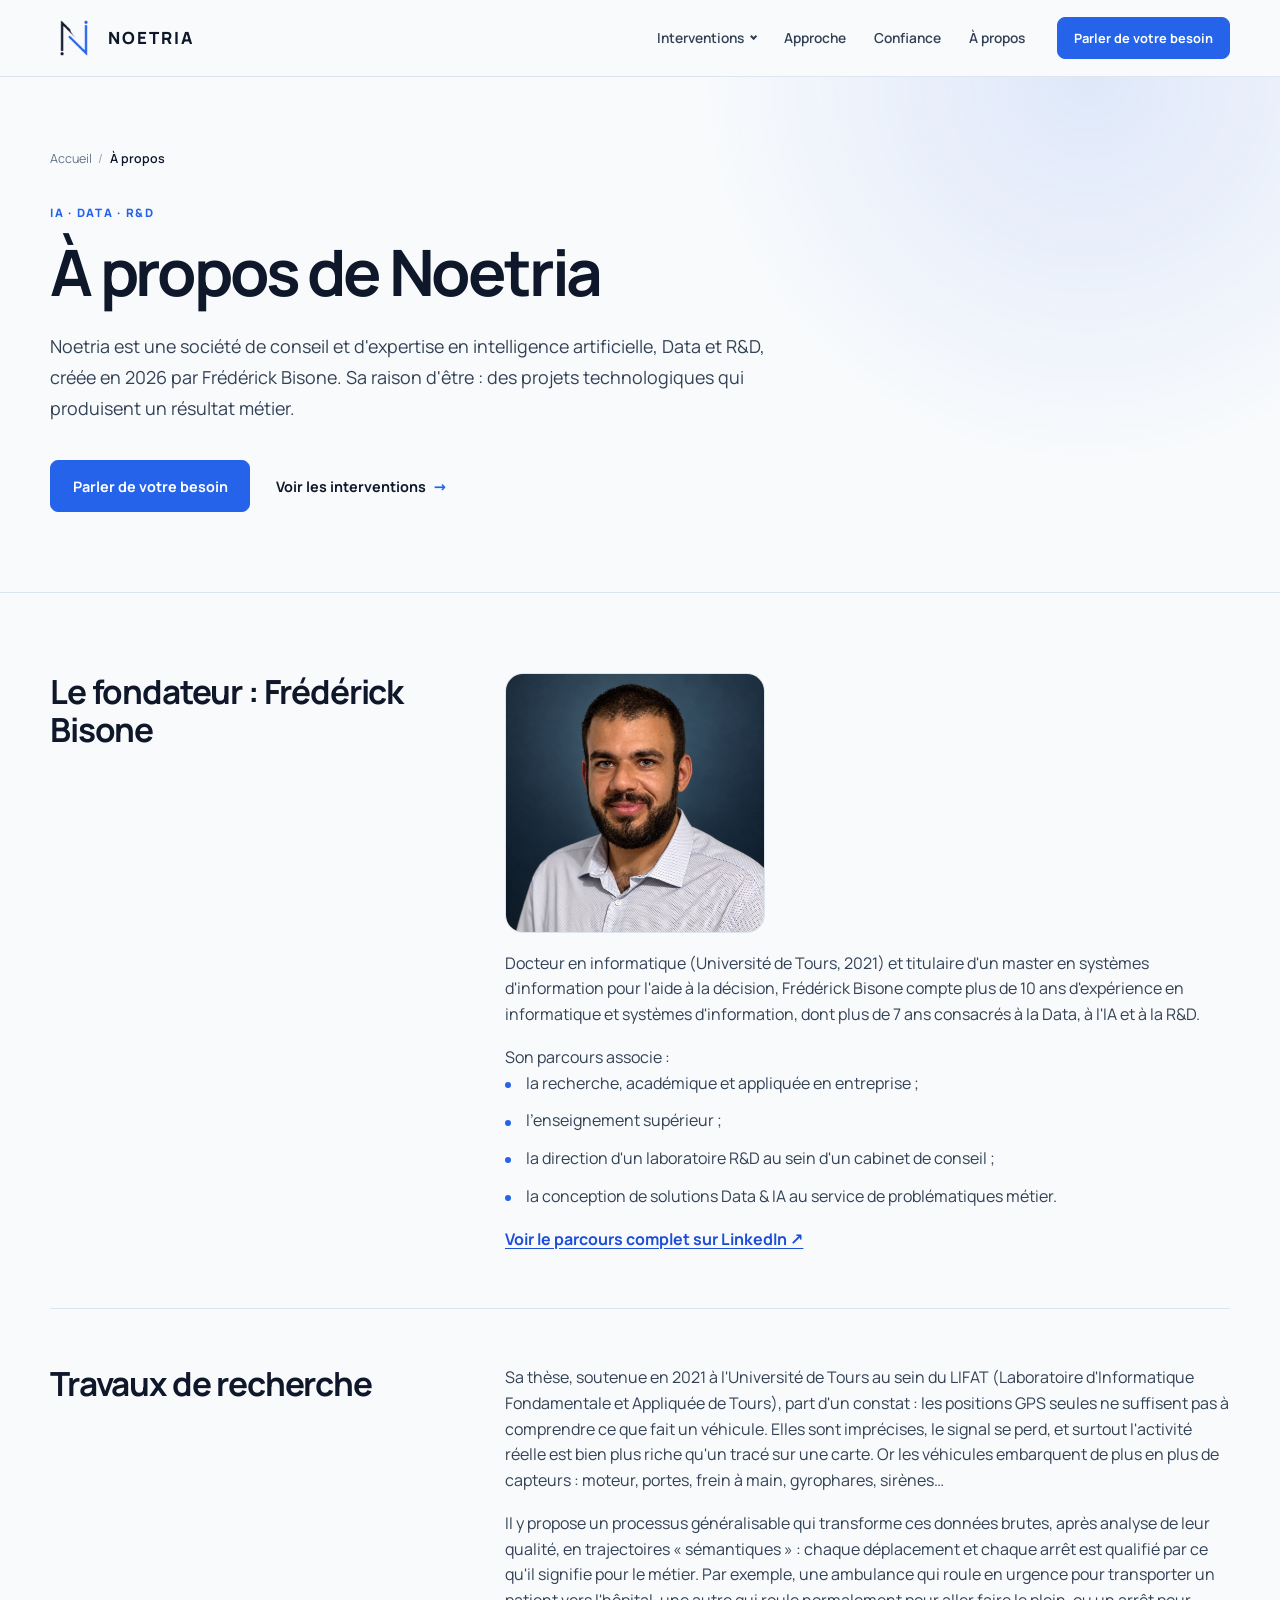
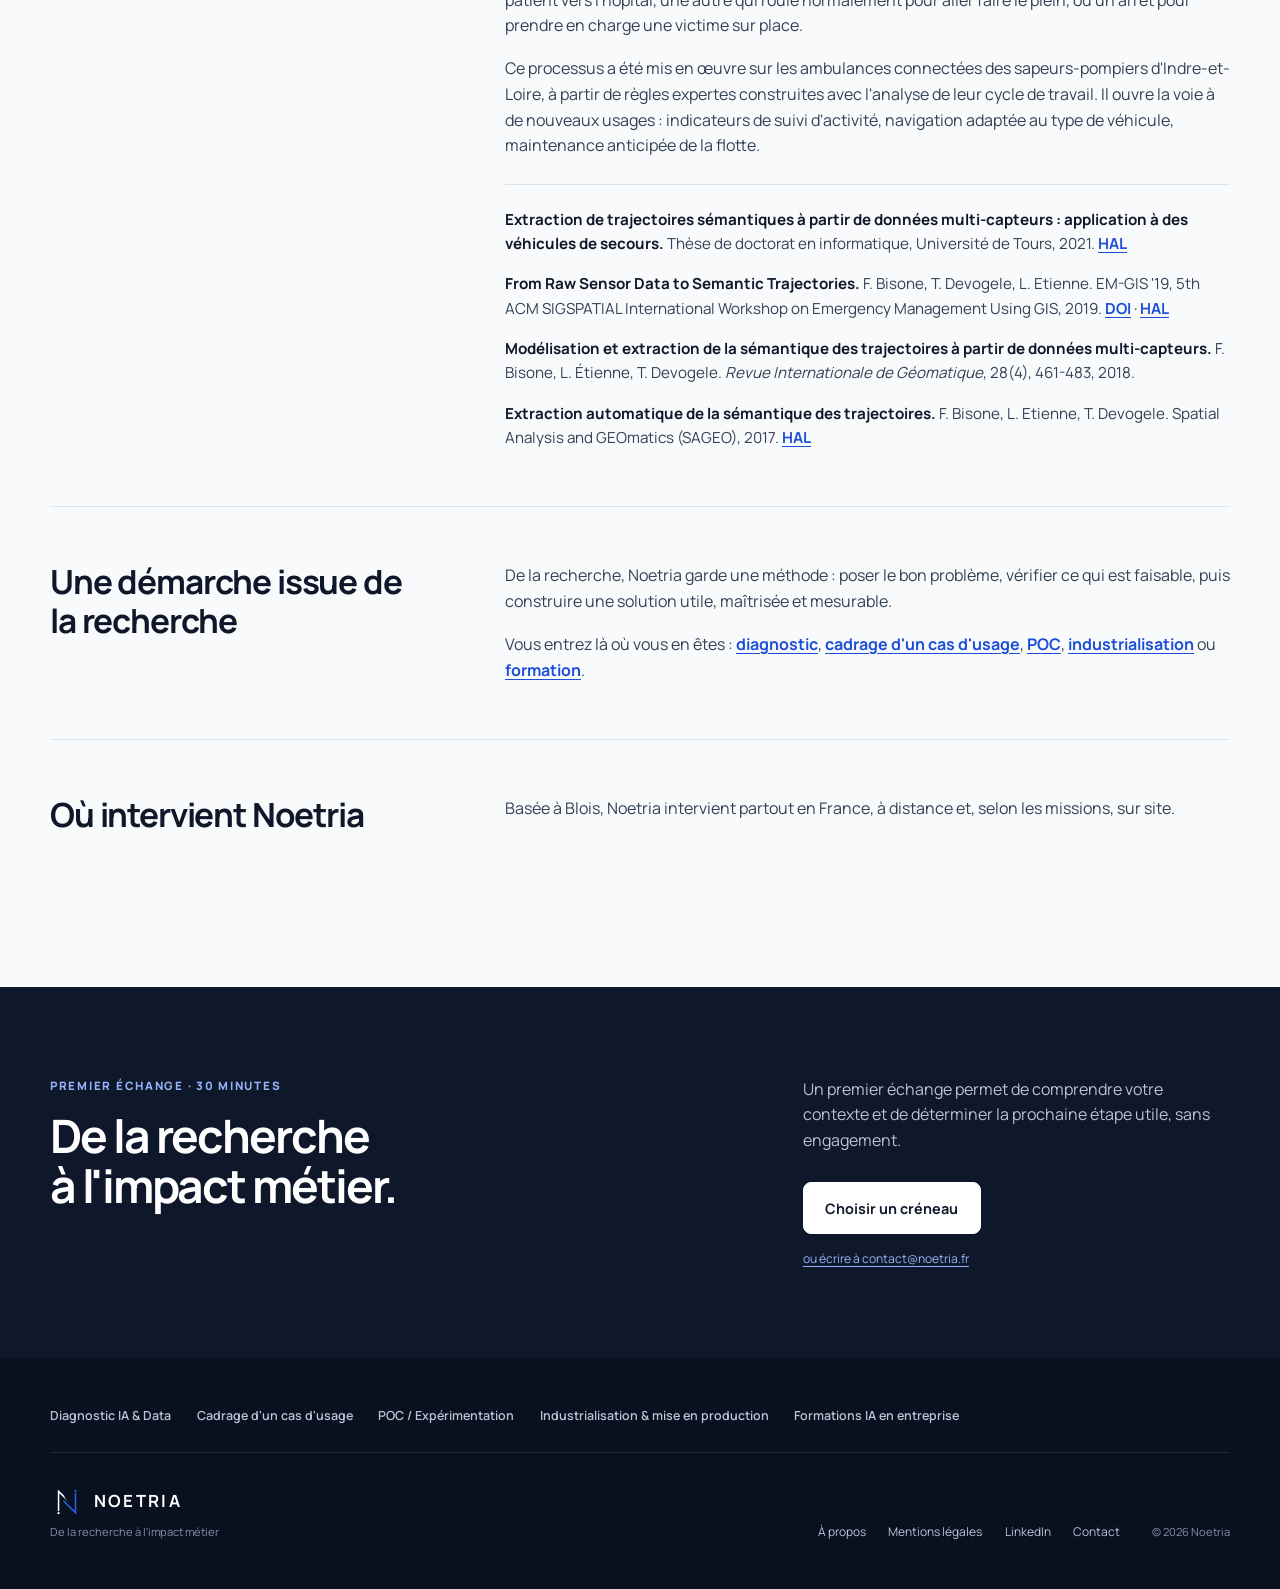
==== commit 19b3c877: "feat: link About page from main navigation Replace the "Noetria" menu entry (#noetria anchor) with "" ====
--- a/a-propos/index.html
+++ b/a-propos/index.html
@@ -46,7 +46,7 @@
           <summary>Interventions</summary>
           <ul><li><a href="../diagnostic-ia-data/">Diagnostic IA & Data</a></li><li><a href="../cadrage-cas-usage-ia/">Cadrage d'un cas d'usage</a></li><li><a href="../poc-ia-data/">POC / Expérimentation</a></li><li><a href="../industrialisation-ia-data/">Industrialisation & mise en production</a></li><li><a href="../formation-ia-entreprise/">Formations IA en entreprise</a></li></ul>
         </details>
-        <a href="../#approche">Approche</a><a href="../#confiance">Confiance</a><a href="../#noetria">Noetria</a>
+        <a href="../#approche">Approche</a><a href="../#confiance">Confiance</a><a href="../a-propos/" aria-current="page">À propos</a>
       </nav>
       <a class="button button--small site-header__cta" href="../rendez-vous/">Parler de votre besoin</a>
       <details class="mobile-menu">
@@ -54,7 +54,7 @@
         <nav class="mobile-menu__panel" aria-label="Navigation mobile">
           <p class="mobile-menu__label">Interventions</p>
           <ul><li><a href="../diagnostic-ia-data/">Diagnostic IA & Data</a></li><li><a href="../cadrage-cas-usage-ia/">Cadrage d'un cas d'usage</a></li><li><a href="../poc-ia-data/">POC / Expérimentation</a></li><li><a href="../industrialisation-ia-data/">Industrialisation & mise en production</a></li><li><a href="../formation-ia-entreprise/">Formations IA en entreprise</a></li></ul>
-          <ul class="mobile-menu__secondary"><li><a href="../#approche">Approche</a></li><li><a href="../#confiance">Confiance</a></li><li><a href="../#noetria">Noetria</a></li><li><a href="../rendez-vous/">Prendre rendez-vous</a></li></ul>
+          <ul class="mobile-menu__secondary"><li><a href="../#approche">Approche</a></li><li><a href="../#confiance">Confiance</a></li><li><a href="../a-propos/" aria-current="page">À propos</a></li><li><a href="../rendez-vous/">Prendre rendez-vous</a></li></ul>
         </nav>
       </details>
     </div>
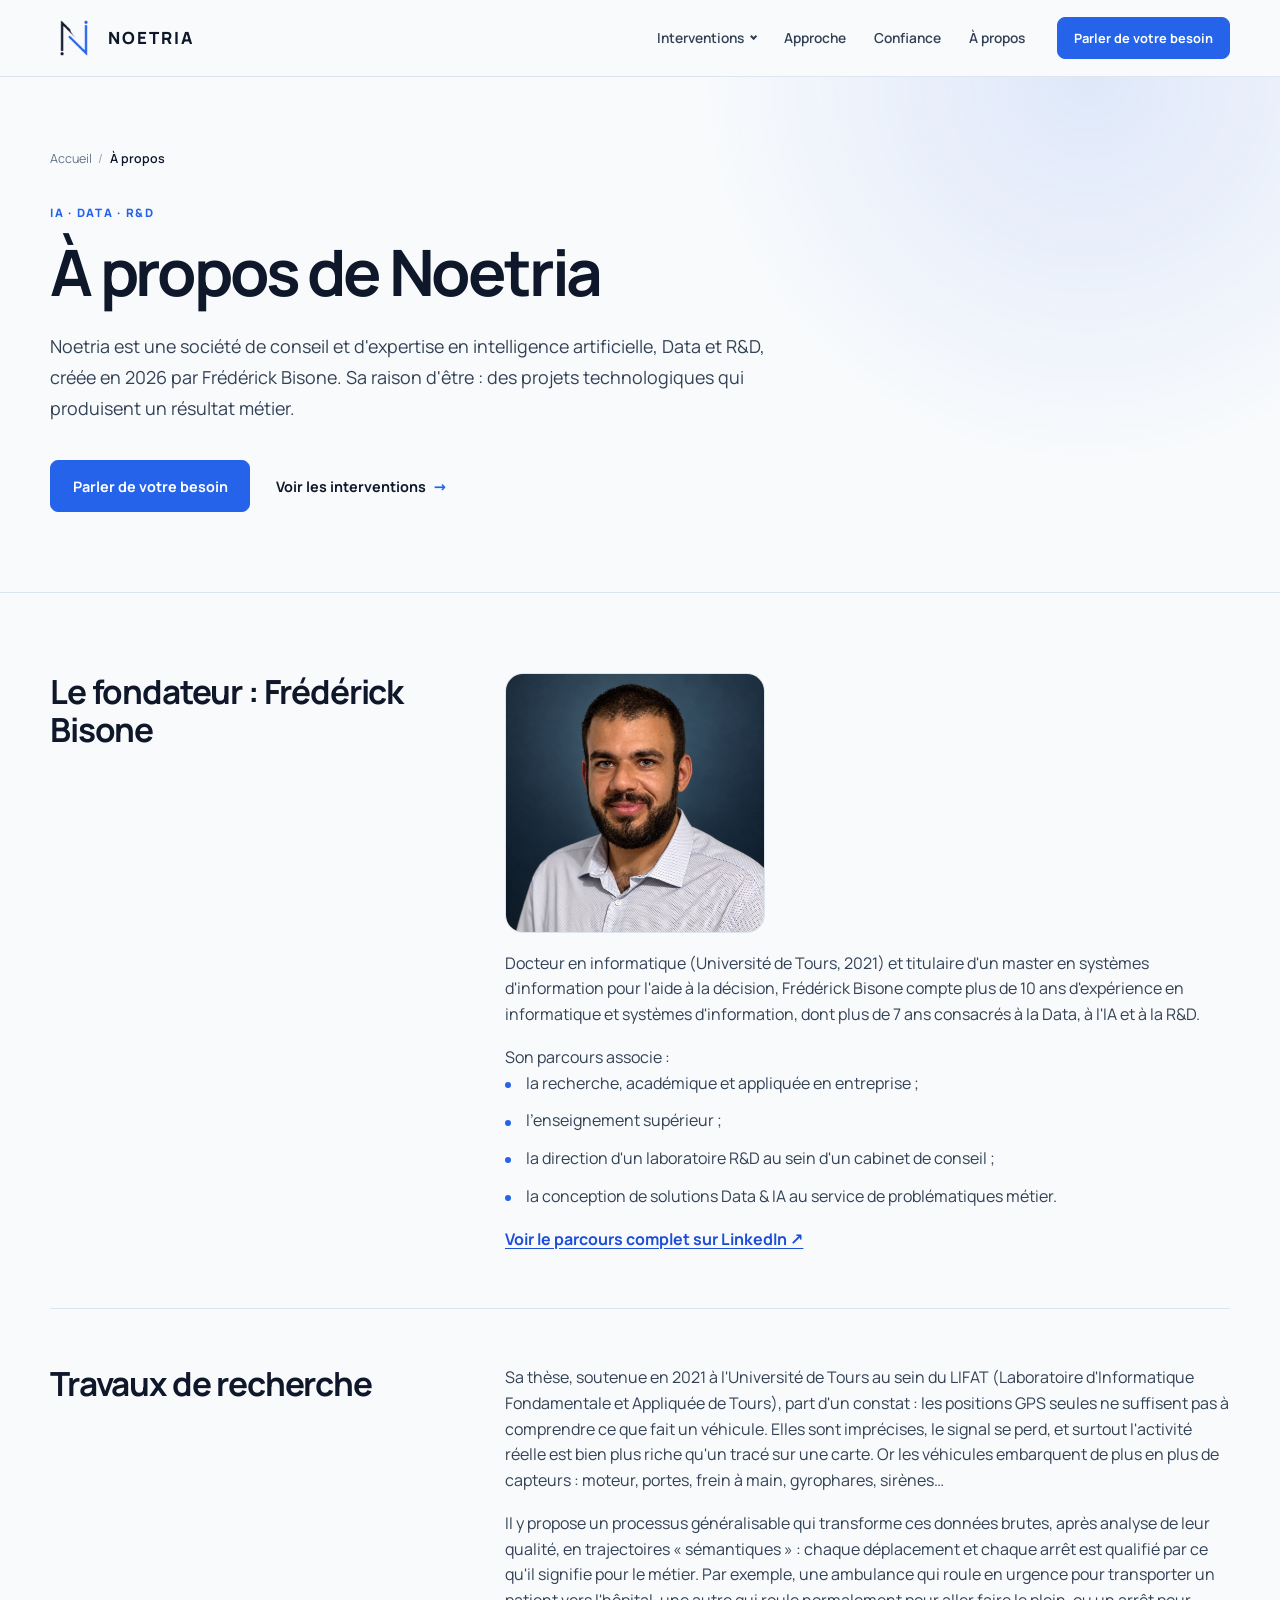
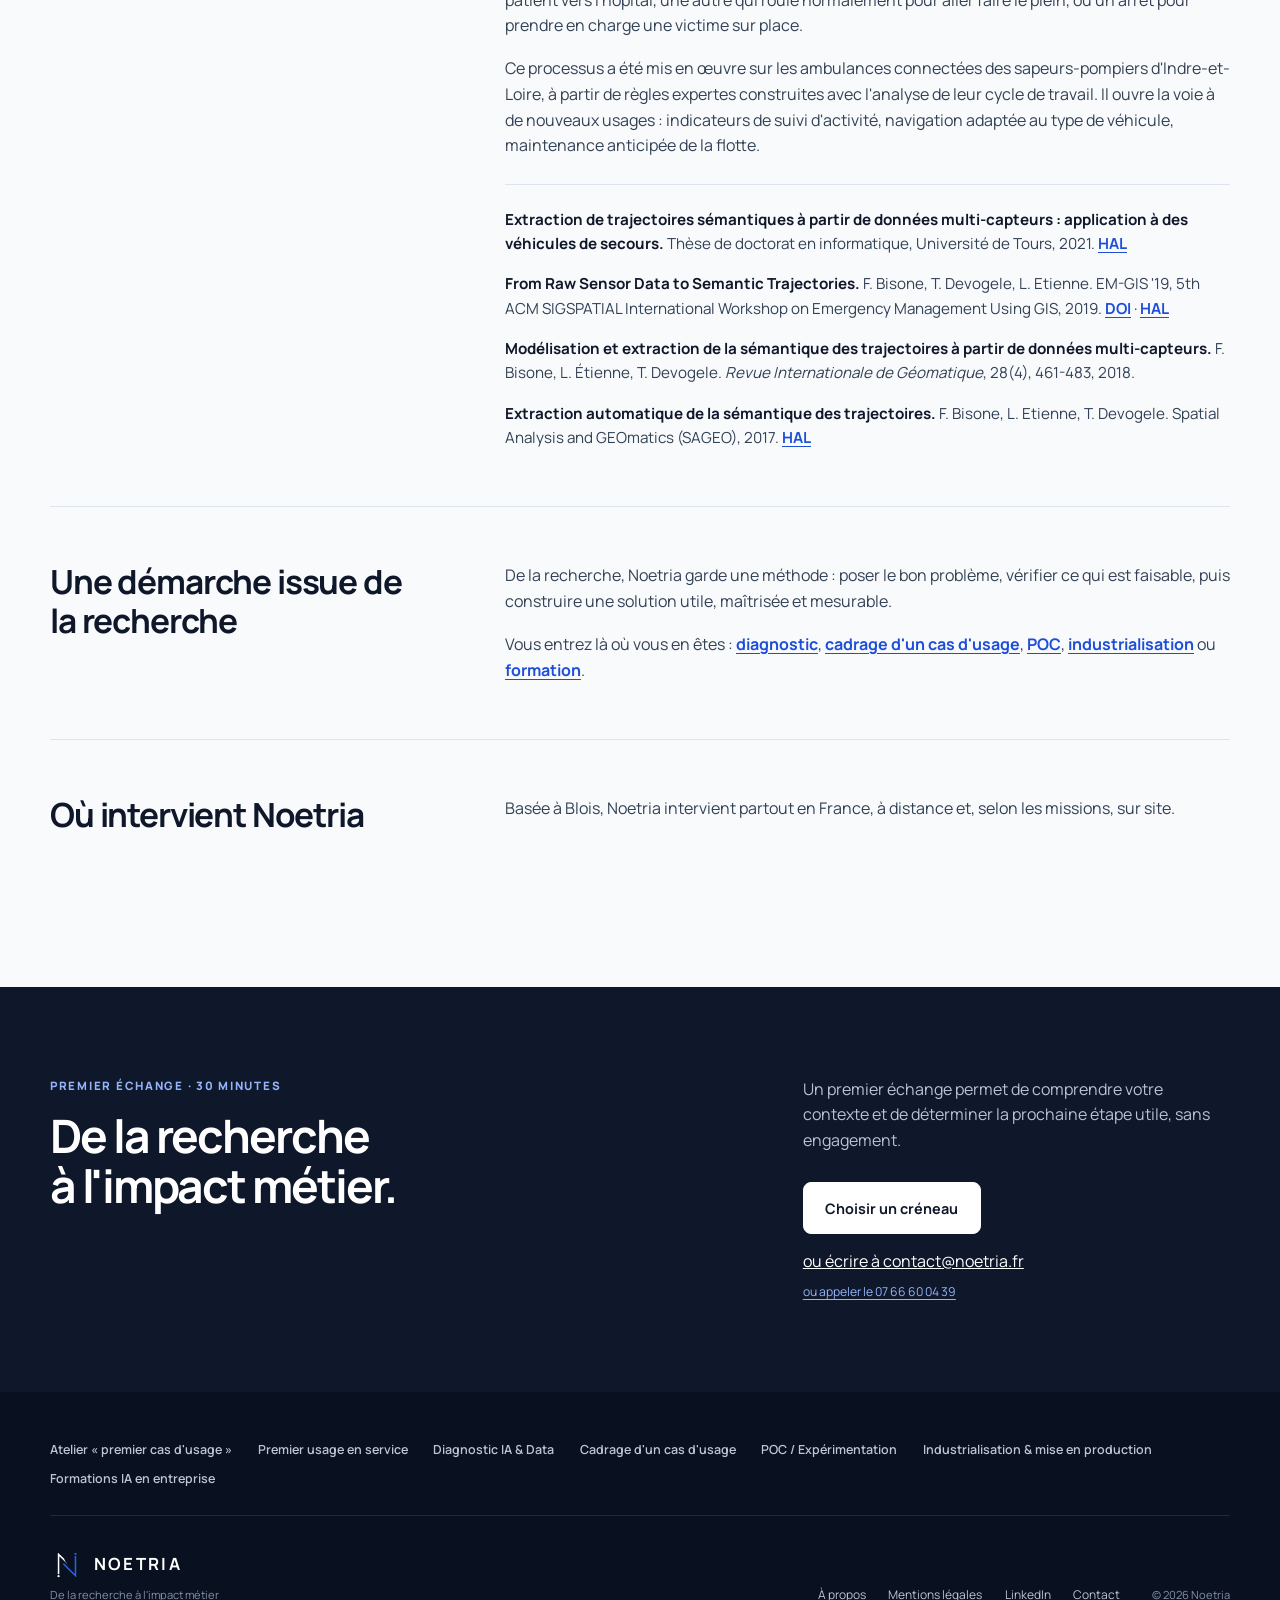
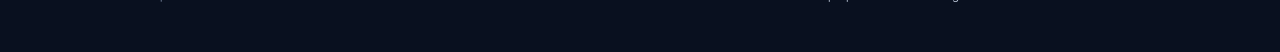
==== commit 3e72a952: "feat: add SME entry pages, phone contact and updated training catalogue" ====
--- a/a-propos/index.html
+++ b/a-propos/index.html
@@ -44,7 +44,7 @@
       <nav class="site-nav" aria-label="Navigation principale">
         <details class="nav-menu">
           <summary>Interventions</summary>
-          <ul><li><a href="../diagnostic-ia-data/">Diagnostic IA & Data</a></li><li><a href="../cadrage-cas-usage-ia/">Cadrage d'un cas d'usage</a></li><li><a href="../poc-ia-data/">POC / Expérimentation</a></li><li><a href="../industrialisation-ia-data/">Industrialisation & mise en production</a></li><li><a href="../formation-ia-entreprise/">Formations IA en entreprise</a></li></ul>
+          <ul><li><a href="../atelier-premier-cas-usage/">Atelier « premier cas d'usage »</a></li><li><a href="../premier-usage-en-service/">Premier usage en service</a></li><li><a href="../diagnostic-ia-data/">Diagnostic IA & Data</a></li><li><a href="../cadrage-cas-usage-ia/">Cadrage d'un cas d'usage</a></li><li><a href="../poc-ia-data/">POC / Expérimentation</a></li><li><a href="../industrialisation-ia-data/">Industrialisation & mise en production</a></li><li><a href="../formation-ia-entreprise/">Formations IA en entreprise</a></li></ul>
         </details>
         <a href="../#approche">Approche</a><a href="../#confiance">Confiance</a><a href="../a-propos/" aria-current="page">À propos</a>
       </nav>
@@ -53,7 +53,7 @@
         <summary>Menu</summary>
         <nav class="mobile-menu__panel" aria-label="Navigation mobile">
           <p class="mobile-menu__label">Interventions</p>
-          <ul><li><a href="../diagnostic-ia-data/">Diagnostic IA & Data</a></li><li><a href="../cadrage-cas-usage-ia/">Cadrage d'un cas d'usage</a></li><li><a href="../poc-ia-data/">POC / Expérimentation</a></li><li><a href="../industrialisation-ia-data/">Industrialisation & mise en production</a></li><li><a href="../formation-ia-entreprise/">Formations IA en entreprise</a></li></ul>
+          <ul><li><a href="../atelier-premier-cas-usage/">Atelier « premier cas d'usage »</a></li><li><a href="../premier-usage-en-service/">Premier usage en service</a></li><li><a href="../diagnostic-ia-data/">Diagnostic IA & Data</a></li><li><a href="../cadrage-cas-usage-ia/">Cadrage d'un cas d'usage</a></li><li><a href="../poc-ia-data/">POC / Expérimentation</a></li><li><a href="../industrialisation-ia-data/">Industrialisation & mise en production</a></li><li><a href="../formation-ia-entreprise/">Formations IA en entreprise</a></li></ul>
           <ul class="mobile-menu__secondary"><li><a href="../#approche">Approche</a></li><li><a href="../#confiance">Confiance</a></li><li><a href="../a-propos/" aria-current="page">À propos</a></li><li><a href="../rendez-vous/">Prendre rendez-vous</a></li></ul>
         </nav>
       </details>
@@ -119,12 +119,12 @@
 
     <section class="cta" aria-labelledby="cta-titre">
       <div><p class="eyebrow">Premier échange · 30 minutes</p><h2 id="cta-titre">De la recherche à l'impact métier.</h2></div>
-      <div class="cta__action"><p>Un premier échange permet de comprendre votre contexte et de déterminer la prochaine étape utile, sans engagement.</p><a class="button button--light" href="../rendez-vous/">Choisir un créneau</a><a href="mailto:contact@noetria.fr">ou écrire à contact@noetria.fr</a></div>
+      <div class="cta__action"><p>Un premier échange permet de comprendre votre contexte et de déterminer la prochaine étape utile, sans engagement.</p><a class="button button--light" href="../rendez-vous/">Choisir un créneau</a><a href="mailto:contact@noetria.fr">ou écrire à contact@noetria.fr</a><a href="tel:+33766600439">ou appeler le 07 66 60 04 39</a></div>
     </section>
   </main>
 
   <footer class="footer">
-    <nav class="footer__offers" aria-label="Interventions"><a href="../diagnostic-ia-data/">Diagnostic IA & Data</a><a href="../cadrage-cas-usage-ia/">Cadrage d'un cas d'usage</a><a href="../poc-ia-data/">POC / Expérimentation</a><a href="../industrialisation-ia-data/">Industrialisation & mise en production</a><a href="../formation-ia-entreprise/">Formations IA en entreprise</a></nav>
+    <nav class="footer__offers" aria-label="Interventions"><a href="../atelier-premier-cas-usage/">Atelier « premier cas d'usage »</a><a href="../premier-usage-en-service/">Premier usage en service</a><a href="../diagnostic-ia-data/">Diagnostic IA & Data</a><a href="../cadrage-cas-usage-ia/">Cadrage d'un cas d'usage</a><a href="../poc-ia-data/">POC / Expérimentation</a><a href="../industrialisation-ia-data/">Industrialisation & mise en production</a><a href="../formation-ia-entreprise/">Formations IA en entreprise</a></nav>
     <div class="footer__brand"><div class="footer__logo"><img src="../assets/images/logo/noetria_n-seul_pour-fond-sombre_transparent_512x512.png" alt="" width="34" height="34"><strong>Noetria</strong></div><span>De la recherche à l'impact métier</span></div>
     <nav class="footer__links" aria-label="Liens de pied de page"><a href="../a-propos/" aria-current="page">À propos</a><a href="../mentions-legales.html">Mentions légales</a><a href="https://www.linkedin.com/company/noetria/" target="_blank" rel="noopener noreferrer">LinkedIn</a><a href="mailto:contact@noetria.fr">Contact</a></nav>
     <span class="footer__copyright">© 2026 Noetria</span>
--- a/assets/css/style.css
+++ b/assets/css/style.css
@@ -228,3 +228,4 @@
 .pub-list li{color:var(--dark);font-size:.95rem;line-height:1.6}
 .pub-list strong{color:var(--navy)}
 .founder__content .text-link+.text-link{margin-left:1.5rem}
+.audience-grid{margin-bottom:3rem}.audience-grid .offer-card{min-height:0}.audience-grid .offer-card h3{margin-top:1rem}.audience-grid .offer-card a{color:var(--blue-dark);font-weight:700;text-underline-offset:3px}.cta__action>a[href^="tel:"]{margin-top:.5rem;color:#93b4f8;font-size:.76rem;text-underline-offset:3px}.trust-note a{color:var(--blue-dark);font-weight:700;text-underline-offset:3px}.booking__phone{margin-top:22px;color:var(--navy);font-size:.95rem}.booking__phone a{color:var(--blue-dark);font-weight:700;text-underline-offset:3px}
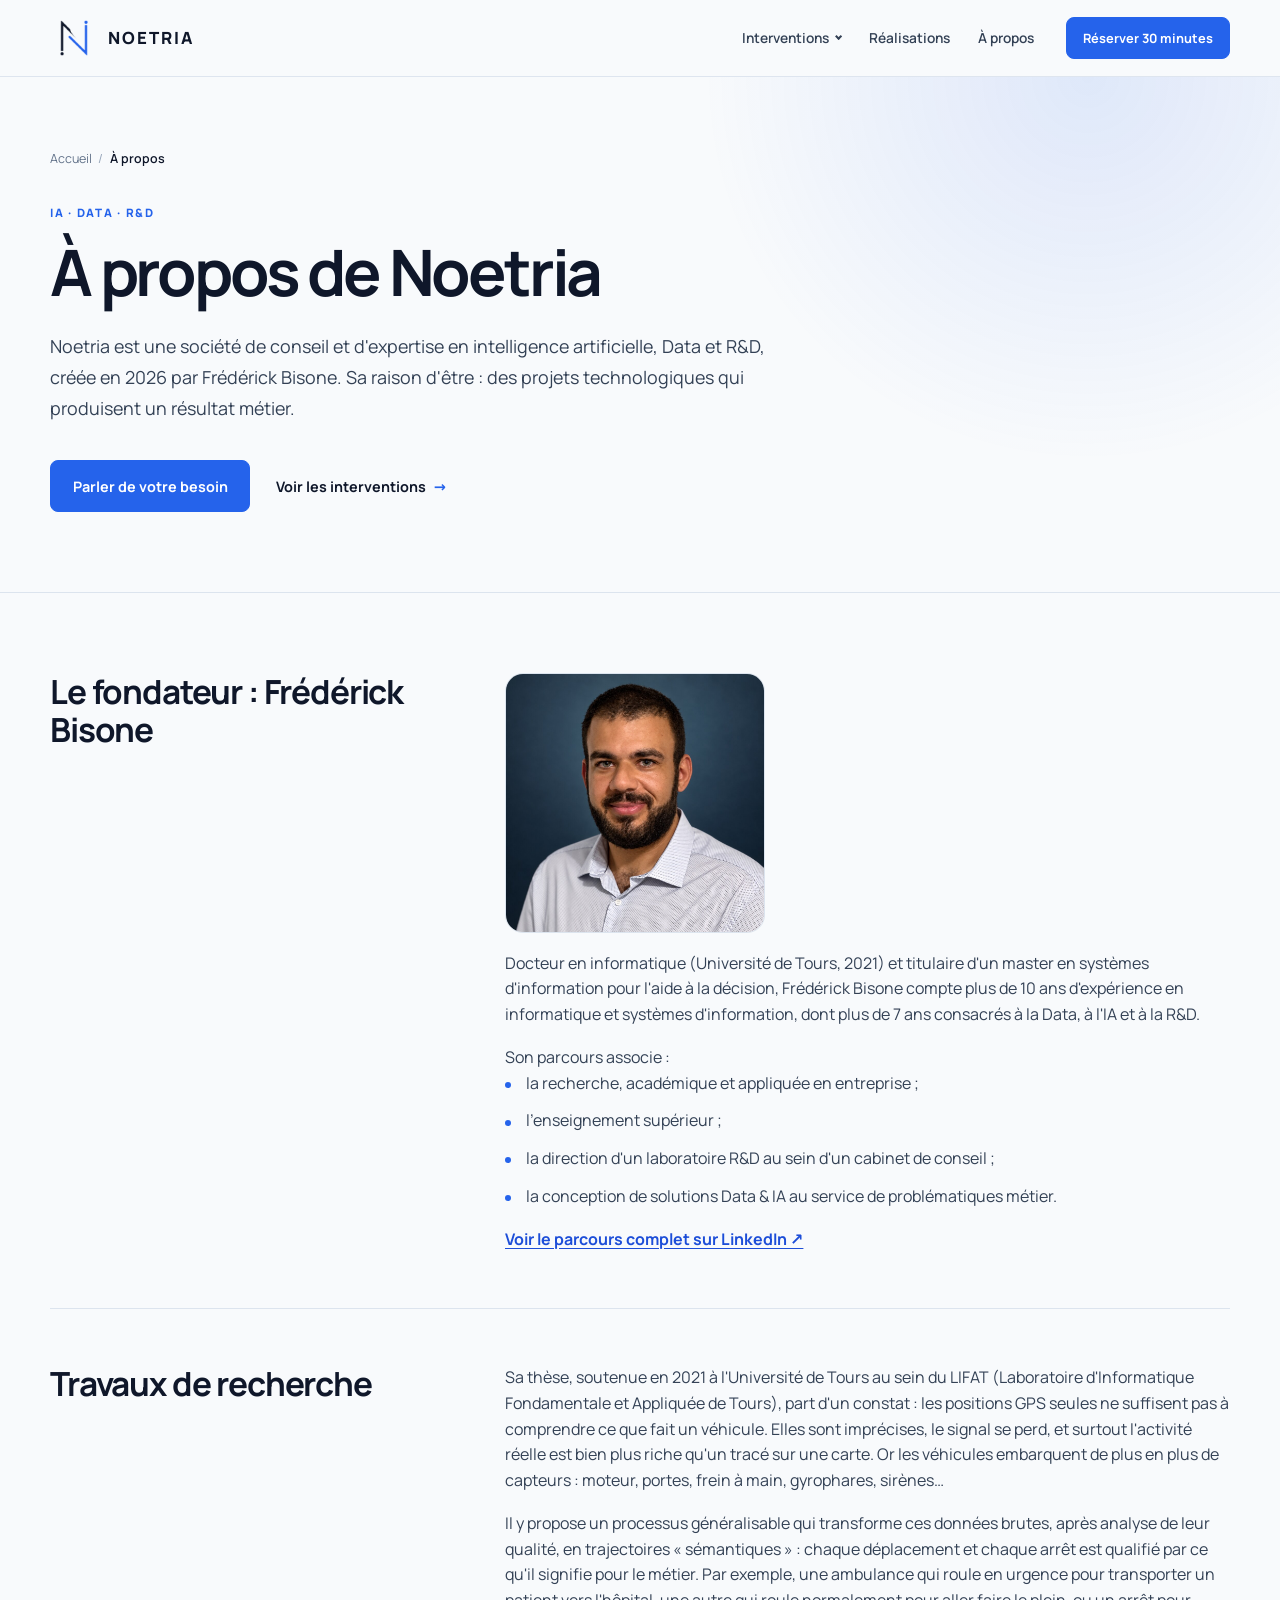
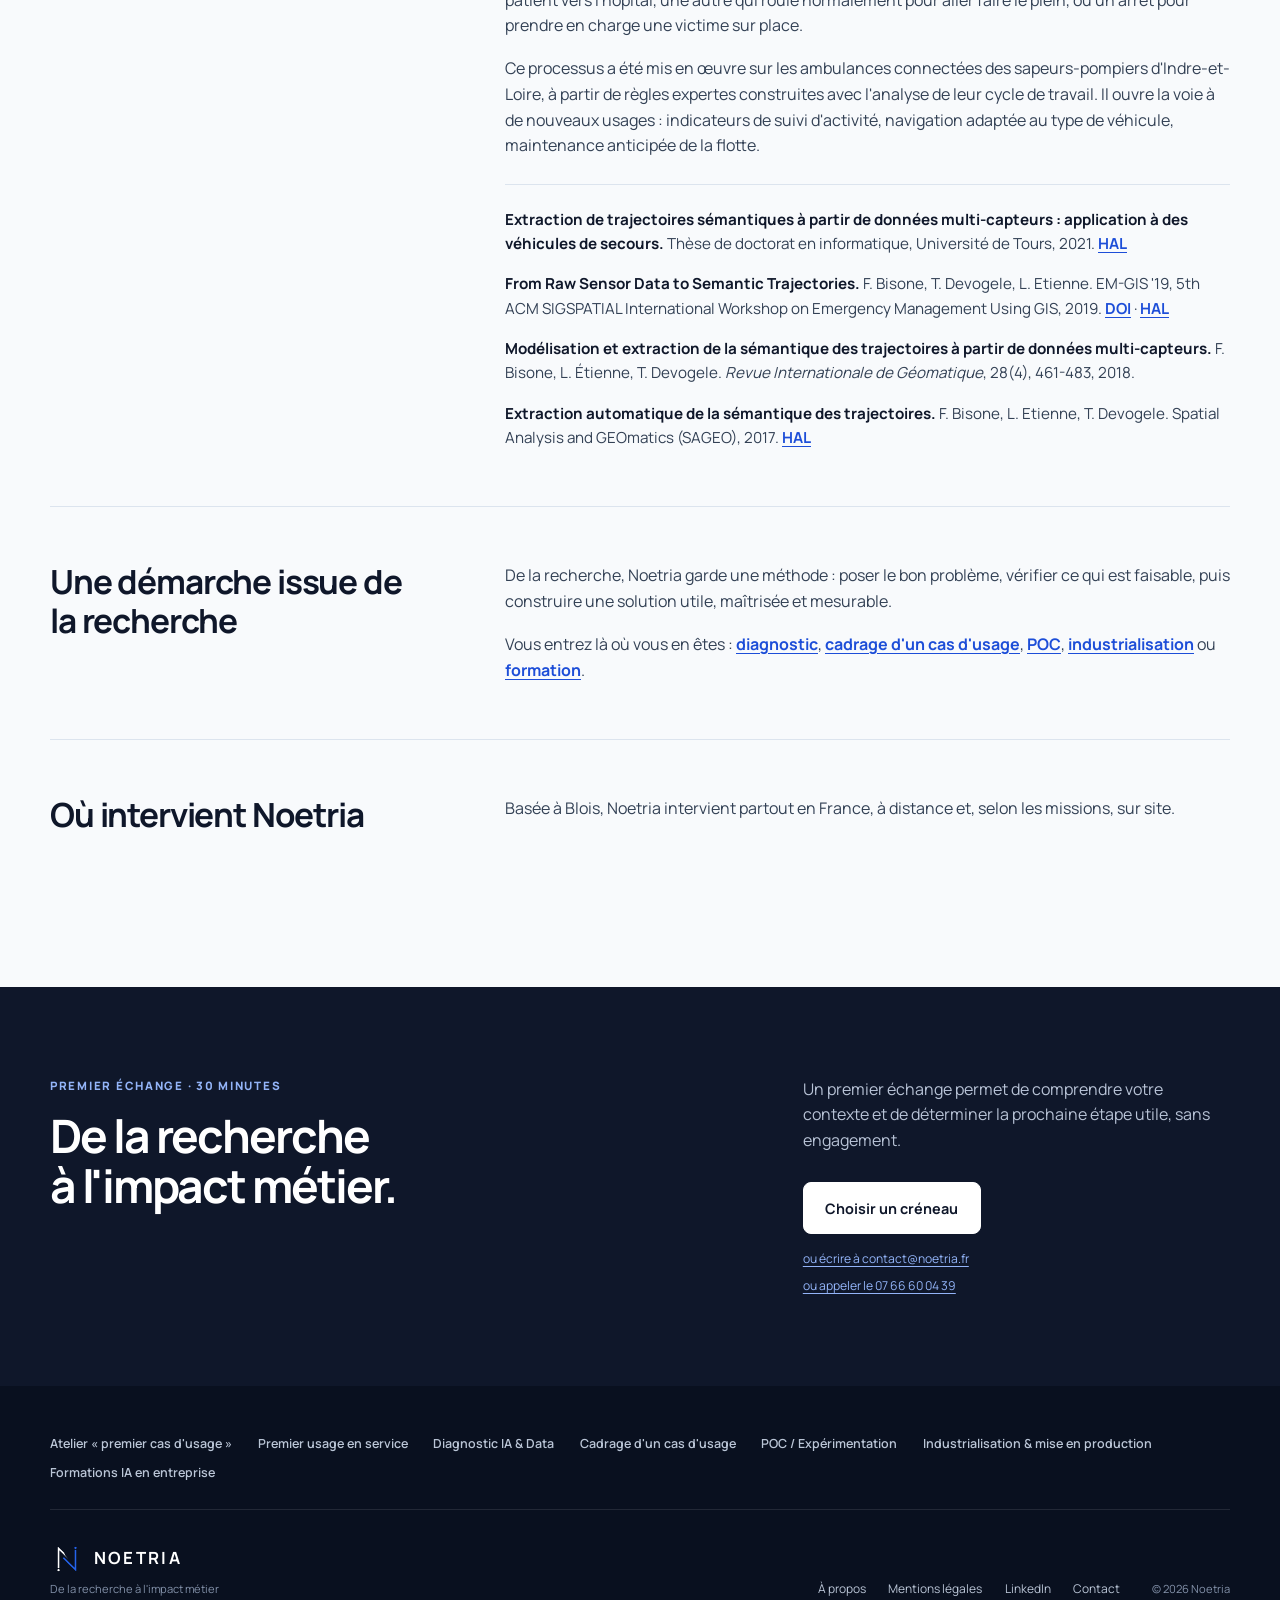
==== commit fa93274a: "feat: simplify homepage, add achievements and WhatsApp contact" ====
--- a/a-propos/index.html
+++ b/a-propos/index.html
@@ -46,15 +46,15 @@
           <summary>Interventions</summary>
           <ul><li><a href="../atelier-premier-cas-usage/">Atelier « premier cas d'usage »</a></li><li><a href="../premier-usage-en-service/">Premier usage en service</a></li><li><a href="../diagnostic-ia-data/">Diagnostic IA & Data</a></li><li><a href="../cadrage-cas-usage-ia/">Cadrage d'un cas d'usage</a></li><li><a href="../poc-ia-data/">POC / Expérimentation</a></li><li><a href="../industrialisation-ia-data/">Industrialisation & mise en production</a></li><li><a href="../formation-ia-entreprise/">Formations IA en entreprise</a></li></ul>
         </details>
-        <a href="../#approche">Approche</a><a href="../#confiance">Confiance</a><a href="../a-propos/" aria-current="page">À propos</a>
+        <a href="../#realisations">Réalisations</a><a href="../a-propos/" aria-current="page">À propos</a>
       </nav>
-      <a class="button button--small site-header__cta" href="../rendez-vous/">Parler de votre besoin</a>
+      <a class="button button--small site-header__cta" href="../rendez-vous/">Réserver 30 minutes</a>
       <details class="mobile-menu">
         <summary>Menu</summary>
         <nav class="mobile-menu__panel" aria-label="Navigation mobile">
           <p class="mobile-menu__label">Interventions</p>
           <ul><li><a href="../atelier-premier-cas-usage/">Atelier « premier cas d'usage »</a></li><li><a href="../premier-usage-en-service/">Premier usage en service</a></li><li><a href="../diagnostic-ia-data/">Diagnostic IA & Data</a></li><li><a href="../cadrage-cas-usage-ia/">Cadrage d'un cas d'usage</a></li><li><a href="../poc-ia-data/">POC / Expérimentation</a></li><li><a href="../industrialisation-ia-data/">Industrialisation & mise en production</a></li><li><a href="../formation-ia-entreprise/">Formations IA en entreprise</a></li></ul>
-          <ul class="mobile-menu__secondary"><li><a href="../#approche">Approche</a></li><li><a href="../#confiance">Confiance</a></li><li><a href="../a-propos/" aria-current="page">À propos</a></li><li><a href="../rendez-vous/">Prendre rendez-vous</a></li></ul>
+          <ul class="mobile-menu__secondary"><li><a href="../#realisations">Réalisations</a></li><li><a href="../a-propos/" aria-current="page">À propos</a></li><li><a href="../rendez-vous/">Réserver 30 minutes</a></li></ul>
         </nav>
       </details>
     </div>
--- a/assets/css/style.css
+++ b/assets/css/style.css
@@ -229,3 +229,4 @@
 .pub-list strong{color:var(--navy)}
 .founder__content .text-link+.text-link{margin-left:1.5rem}
 .audience-grid{margin-bottom:3rem}.audience-grid .offer-card{min-height:0}.audience-grid .offer-card h3{margin-top:1rem}.audience-grid .offer-card a{color:var(--blue-dark);font-weight:700;text-underline-offset:3px}.cta__action>a[href^="tel:"]{margin-top:.5rem;color:#93b4f8;font-size:.76rem;text-underline-offset:3px}.trust-note a{color:var(--blue-dark);font-weight:700;text-underline-offset:3px}.booking__phone{margin-top:22px;color:var(--navy);font-size:.95rem}.booking__phone a{color:var(--blue-dark);font-weight:700;text-underline-offset:3px}
+.hero--simple .hero__grid{grid-template-columns:1fr}.hero--simple .hero__content h1{max-width:980px;font-size:clamp(2.3rem,4.6vw,4rem);letter-spacing:-.04em;line-height:1.06}.hero--simple .hero__lead{max-width:760px}.hero__geo{margin-top:1.6rem;color:var(--slate);font-size:.88rem}.hero.hero--simple{padding-bottom:32px}.entry-list--last{margin-bottom:0}.work-grid{display:grid;grid-template-columns:repeat(3,1fr);gap:1rem}.work-card{padding:1.7rem;border:1px solid var(--line);border-radius:var(--radius);background:#fff}.work-card h3{font-size:1.05rem;line-height:1.3}.work-card dl{margin:1rem 0 0}.work-card dt{margin-top:1rem;color:var(--blue-dark);font-size:.66rem;font-weight:800;letter-spacing:.1em;text-transform:uppercase}.work-card dd{margin:.3rem 0 0;color:var(--slate);font-size:.86rem;line-height:1.6}.trust-grid--four{grid-template-columns:repeat(2,1fr)}.founder__portrait{display:grid;place-items:center}.founder__portrait .about-portrait{width:min(100%,320px)}.cta--mark{position:relative;overflow:hidden}.cta--mark>*{position:relative;z-index:1}.cta--mark::after{position:absolute;z-index:0;right:-120px;bottom:-150px;width:480px;height:480px;background:url(../images/logo/noetria_symbole-reseau_pour-fond-sombre_transparent.png) center/contain no-repeat;opacity:.08;content:"";pointer-events:none}.cta__action>a.cta__phone[href^="tel:"]{margin-top:1.2rem;color:#fff;font-size:1.6rem;font-weight:700;letter-spacing:-.01em;text-decoration:none}.cta__action>a[href^="https://wa.me"]{margin-top:.9rem;color:#93b4f8;font-size:.76rem;text-underline-offset:3px}.cta__action>a[href^="mailto:"]{color:#93b4f8;font-size:.76rem;text-underline-offset:3px}@media(max-width:900px){.work-grid{grid-template-columns:repeat(2,1fr)}}@media(max-width:640px){.work-grid,.trust-grid--four{grid-template-columns:1fr}}
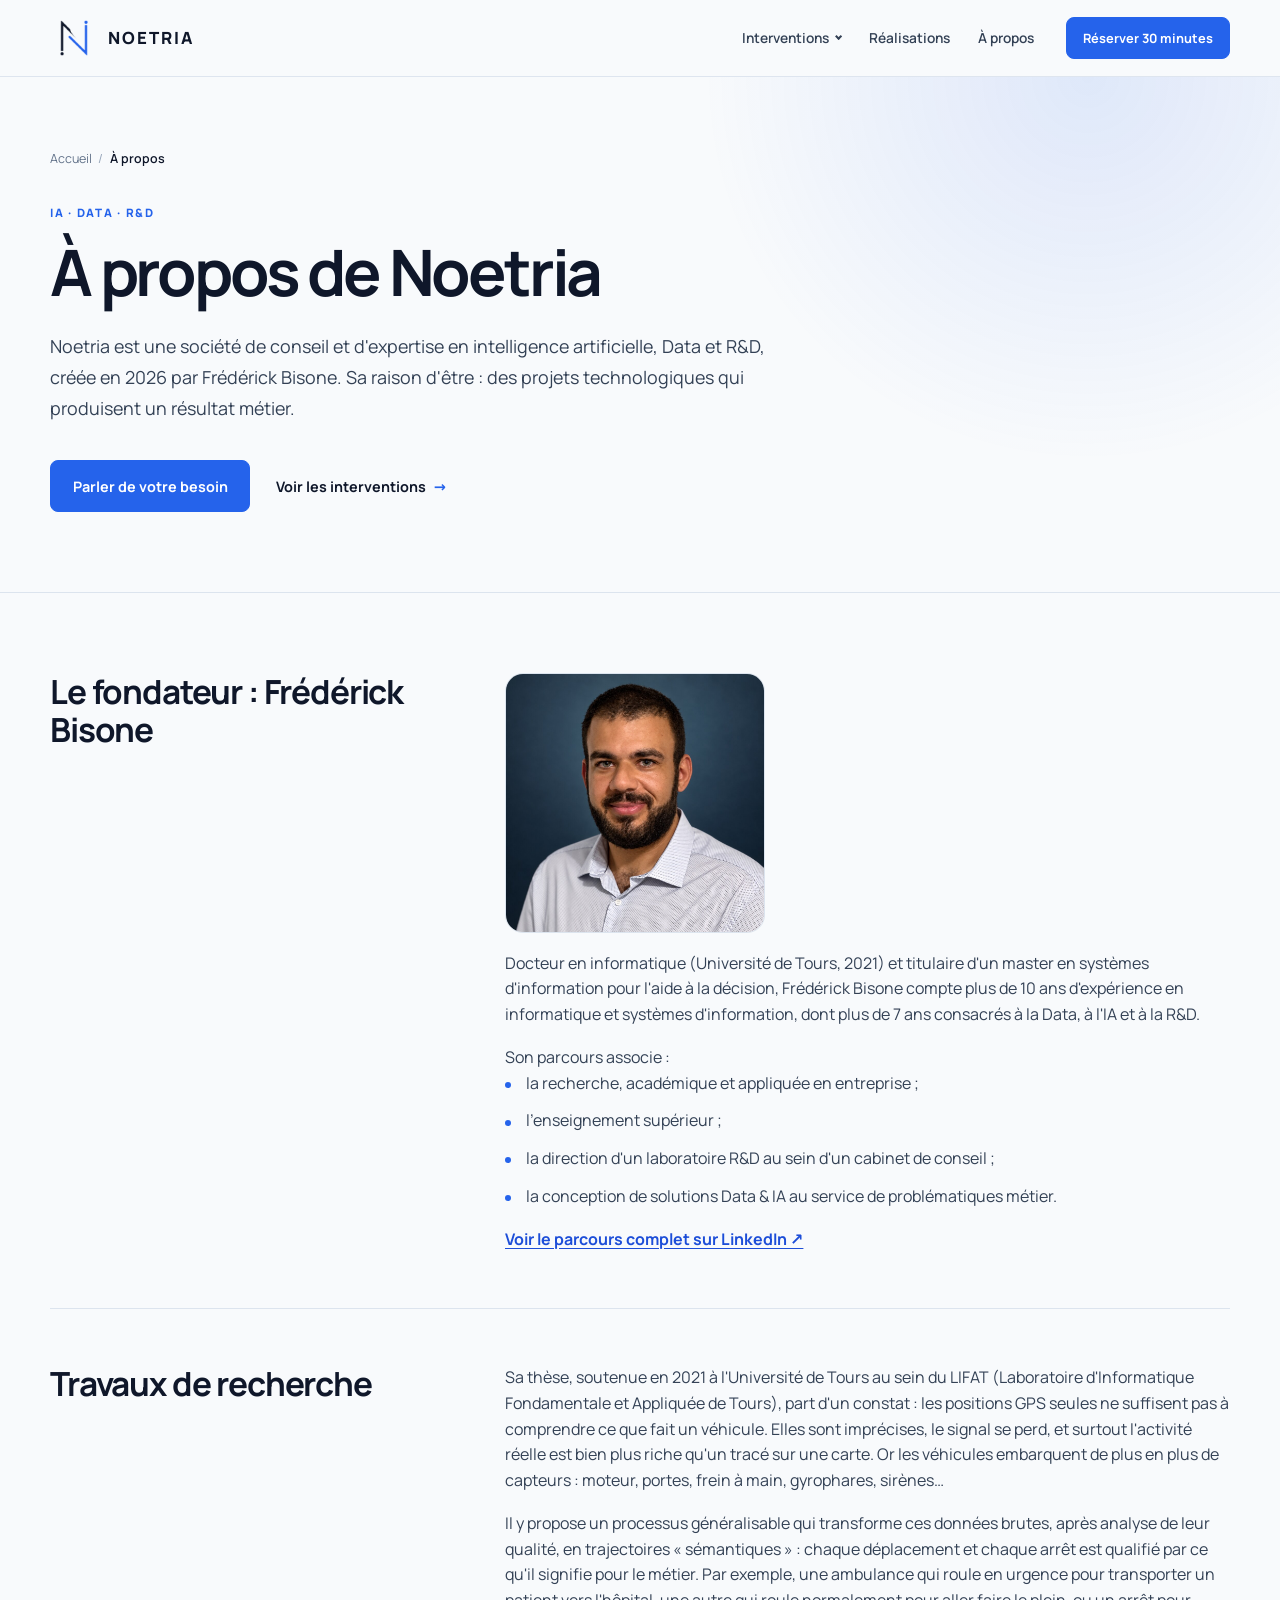
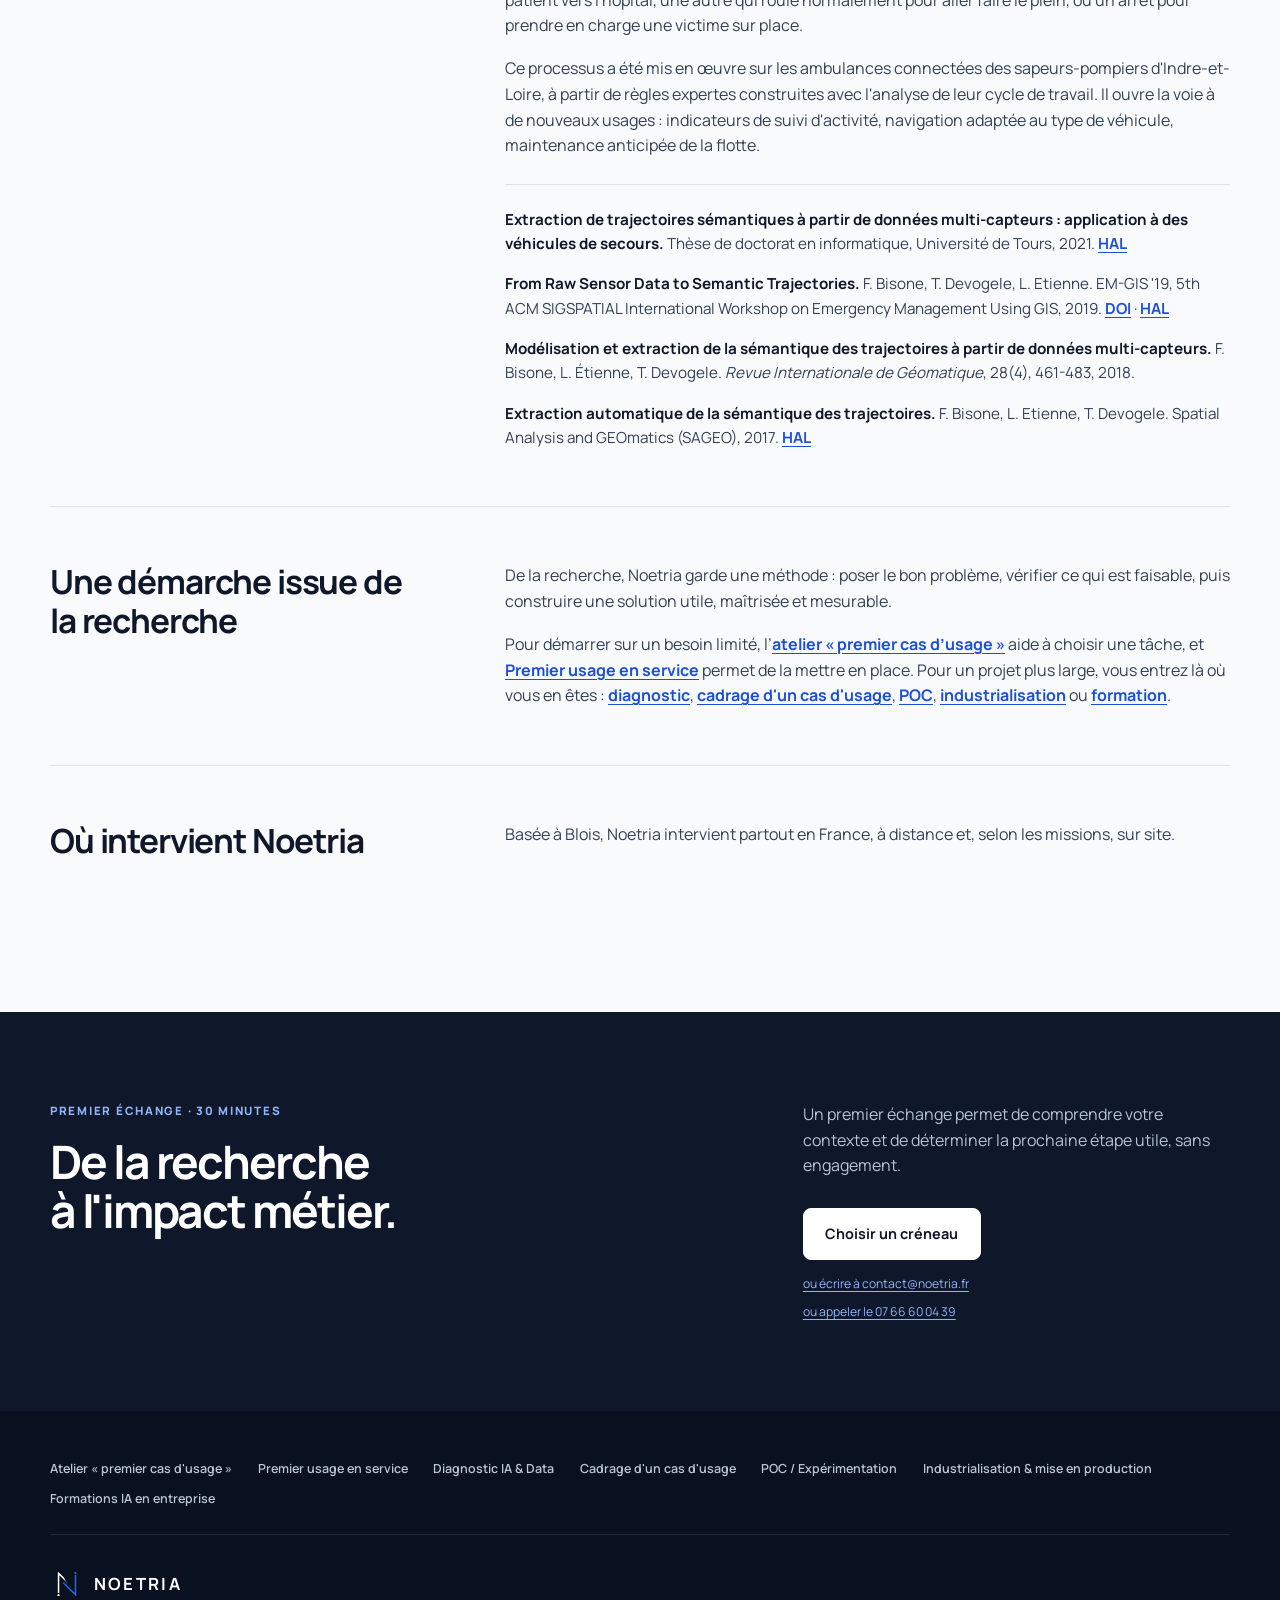
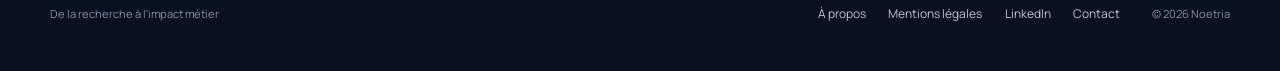
==== commit e6a1378d: "Clarifie les offres, les bénéfices métier et le référencement local" ====
--- a/a-propos/index.html
+++ b/a-propos/index.html
@@ -49,6 +49,7 @@
         <a href="../#realisations">Réalisations</a><a href="../a-propos/" aria-current="page">À propos</a>
       </nav>
       <a class="button button--small site-header__cta" href="../rendez-vous/">Réserver 30 minutes</a>
+      <a class="site-header__call" href="tel:+33766600439">Appeler</a>
       <details class="mobile-menu">
         <summary>Menu</summary>
         <nav class="mobile-menu__panel" aria-label="Navigation mobile">
@@ -105,7 +106,7 @@
         <h2>Une démarche issue de la recherche</h2>
         <div class="page-block__body">
           <p>De la recherche, Noetria garde une méthode&nbsp;: poser le bon problème, vérifier ce qui est faisable, puis construire une solution utile, maîtrisée et mesurable.</p>
-          <p>Vous entrez là où vous en êtes&nbsp;: <a href="../diagnostic-ia-data/">diagnostic</a>, <a href="../cadrage-cas-usage-ia/">cadrage d'un cas d'usage</a>, <a href="../poc-ia-data/">POC</a>, <a href="../industrialisation-ia-data/">industrialisation</a> ou <a href="../formation-ia-entreprise/">formation</a>.</p>
+          <p>Pour démarrer sur un besoin limité, l’<a href="../atelier-premier-cas-usage/">atelier « premier cas d’usage »</a> aide à choisir une tâche, et <a href="../premier-usage-en-service/">Premier usage en service</a> permet de la mettre en place. Pour un projet plus large, vous entrez là où vous en êtes&nbsp;: <a href="../diagnostic-ia-data/">diagnostic</a>, <a href="../cadrage-cas-usage-ia/">cadrage d'un cas d'usage</a>, <a href="../poc-ia-data/">POC</a>, <a href="../industrialisation-ia-data/">industrialisation</a> ou <a href="../formation-ia-entreprise/">formation</a>.</p>
         </div>
       </section>
 
--- a/assets/css/style.css
+++ b/assets/css/style.css
@@ -229,4 +229,10 @@
 .pub-list strong{color:var(--navy)}
 .founder__content .text-link+.text-link{margin-left:1.5rem}
 .audience-grid{margin-bottom:3rem}.audience-grid .offer-card{min-height:0}.audience-grid .offer-card h3{margin-top:1rem}.audience-grid .offer-card a{color:var(--blue-dark);font-weight:700;text-underline-offset:3px}.cta__action>a[href^="tel:"]{margin-top:.5rem;color:#93b4f8;font-size:.76rem;text-underline-offset:3px}.trust-note a{color:var(--blue-dark);font-weight:700;text-underline-offset:3px}.booking__phone{margin-top:22px;color:var(--navy);font-size:.95rem}.booking__phone a{color:var(--blue-dark);font-weight:700;text-underline-offset:3px}
-.hero--simple .hero__grid{grid-template-columns:1fr}.hero--simple .hero__content h1{max-width:980px;font-size:clamp(2.3rem,4.6vw,4rem);letter-spacing:-.04em;line-height:1.06}.hero--simple .hero__lead{max-width:760px}.hero__geo{margin-top:1.6rem;color:var(--slate);font-size:.88rem}.hero.hero--simple{padding-bottom:32px}.entry-list--last{margin-bottom:0}.work-grid{display:grid;grid-template-columns:repeat(3,1fr);gap:1rem}.work-card{padding:1.7rem;border:1px solid var(--line);border-radius:var(--radius);background:#fff}.work-card h3{font-size:1.05rem;line-height:1.3}.work-card dl{margin:1rem 0 0}.work-card dt{margin-top:1rem;color:var(--blue-dark);font-size:.66rem;font-weight:800;letter-spacing:.1em;text-transform:uppercase}.work-card dd{margin:.3rem 0 0;color:var(--slate);font-size:.86rem;line-height:1.6}.trust-grid--four{grid-template-columns:repeat(2,1fr)}.founder__portrait{display:grid;place-items:center}.founder__portrait .about-portrait{width:min(100%,320px)}.cta--mark{position:relative;overflow:hidden}.cta--mark>*{position:relative;z-index:1}.cta--mark::after{position:absolute;z-index:0;right:-120px;bottom:-150px;width:480px;height:480px;background:url(../images/logo/noetria_symbole-reseau_pour-fond-sombre_transparent.png) center/contain no-repeat;opacity:.08;content:"";pointer-events:none}.cta__action>a.cta__phone[href^="tel:"]{margin-top:1.2rem;color:#fff;font-size:1.6rem;font-weight:700;letter-spacing:-.01em;text-decoration:none}.cta__action>a[href^="https://wa.me"]{margin-top:.9rem;color:#93b4f8;font-size:.76rem;text-underline-offset:3px}.cta__action>a[href^="mailto:"]{color:#93b4f8;font-size:.76rem;text-underline-offset:3px}@media(max-width:900px){.work-grid{grid-template-columns:repeat(2,1fr)}}@media(max-width:640px){.work-grid,.trust-grid--four{grid-template-columns:1fr}}
+.hero--simple .hero__grid{grid-template-columns:1fr}.hero--simple .hero__content h1{max-width:980px;font-size:clamp(2.3rem,4.6vw,4rem);letter-spacing:-.04em;line-height:1.06}.hero--simple .hero__lead{max-width:760px}.hero__geo{margin-top:1.6rem;color:var(--slate);font-size:.88rem}.hero.hero--simple{padding-bottom:32px}.entry-list--last{margin-bottom:0}.work-grid{display:grid;grid-template-columns:repeat(3,1fr);gap:1rem}.work-card{padding:1.7rem;border:1px solid var(--line);border-radius:var(--radius);background:#fff}.work-card__tag{margin-bottom:.7rem;color:var(--slate);font-size:.66rem;font-weight:800;letter-spacing:.1em;text-transform:uppercase}.work-card h3{font-size:1.05rem;line-height:1.3}.work-card dl{margin:1rem 0 0}.work-card dt{margin-top:1rem;color:var(--blue-dark);font-size:.66rem;font-weight:800;letter-spacing:.1em;text-transform:uppercase}.work-card dd{margin:.3rem 0 0;color:var(--slate);font-size:.86rem;line-height:1.6}.trust-grid--four{grid-template-columns:repeat(2,1fr)}.founder__portrait{display:grid;place-items:center}.founder__portrait .about-portrait{width:min(100%,320px)}.cta--mark{position:relative;overflow:hidden}.cta--mark>*{position:relative;z-index:1}.cta--mark::after{position:absolute;z-index:0;right:-140px;bottom:-190px;width:460px;height:460px;background:url(../images/logo/noetria_symbole-reseau_pour-fond-sombre_transparent.png) center/contain no-repeat;opacity:.08;content:"";pointer-events:none}.cta .cta__phone{display:inline-block;margin-top:1.6rem;color:#fff;font-size:clamp(1.6rem,3vw,2.2rem);font-weight:700;letter-spacing:-.02em;text-decoration:none}.cta__action>a[href^="https://wa.me"]{margin-top:.9rem;color:#93b4f8;font-size:.76rem;text-underline-offset:3px}.cta__action>a[href^="mailto:"]{color:#93b4f8;font-size:.76rem;text-underline-offset:3px}@media(max-width:900px){.work-grid{grid-template-columns:repeat(2,1fr)}}@media(max-width:640px){.work-grid,.trust-grid--four{grid-template-columns:1fr}}
+.entry__meta{display:block;margin-top:.15rem;color:var(--slate);font-size:.76rem;font-weight:500}.section__intro--solo{grid-template-columns:1fr}.section-cta{margin-top:2.2rem}.site-header__call{display:none}@media(max-width:900px){.site-header__call{display:inline-flex;align-items:center;min-height:40px;margin-left:auto;padding:.5rem .9rem;border-radius:8px;color:#fff;background:var(--blue);font-size:.8rem;font-weight:700;text-decoration:none}.site-header__call+.mobile-menu{margin-left:0}}@media(max-width:640px){.footer__offers{flex-direction:column;gap:.7rem}.founder__content .text-link+.text-link{margin-left:0}.founder__content .text-link{display:flex}}
+
+/* Regroupement des interventions par besoin */
+.offer-group+.offer-group{margin-top:2.5rem}
+.offer-group>h3{font-size:1.25rem;line-height:1.3;letter-spacing:-.02em}
+.offer-group>p{max-width:760px;margin:.5rem 0 1.2rem;color:var(--slate);font-size:.95rem;line-height:1.6}
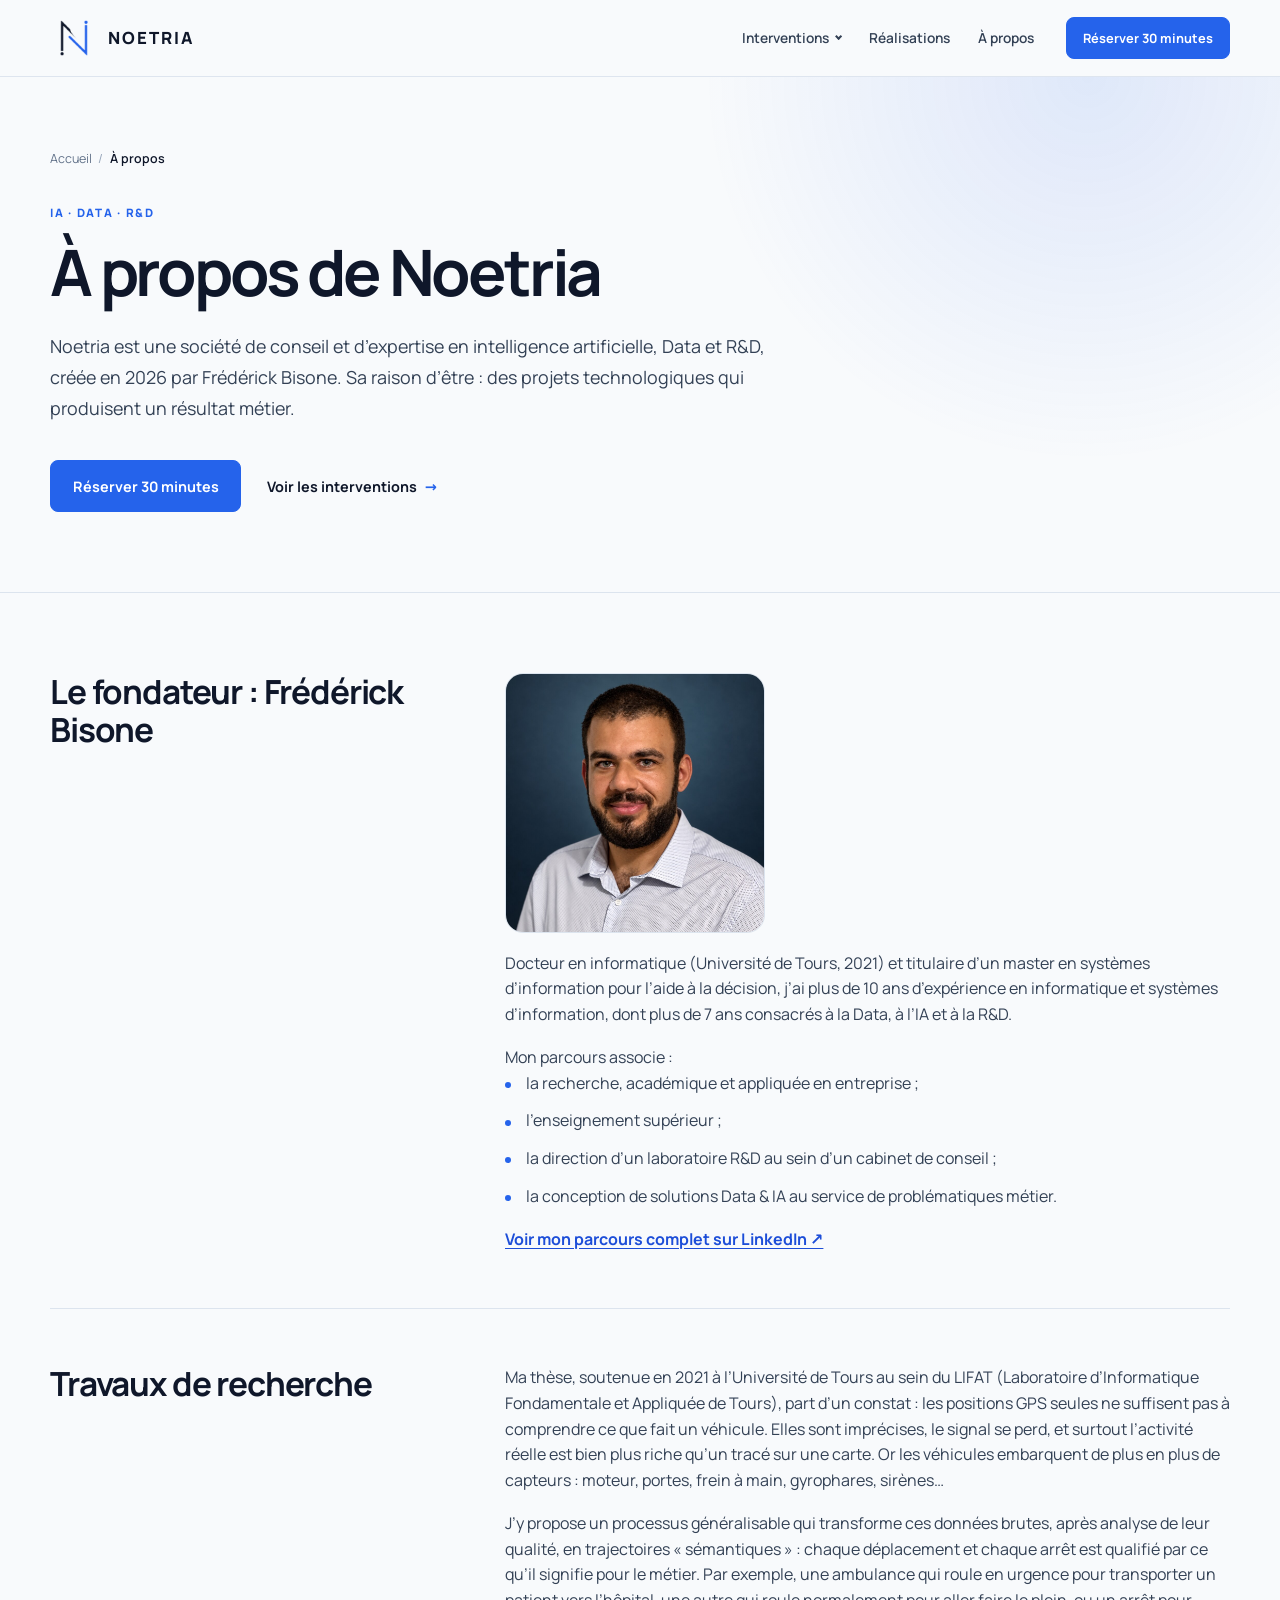
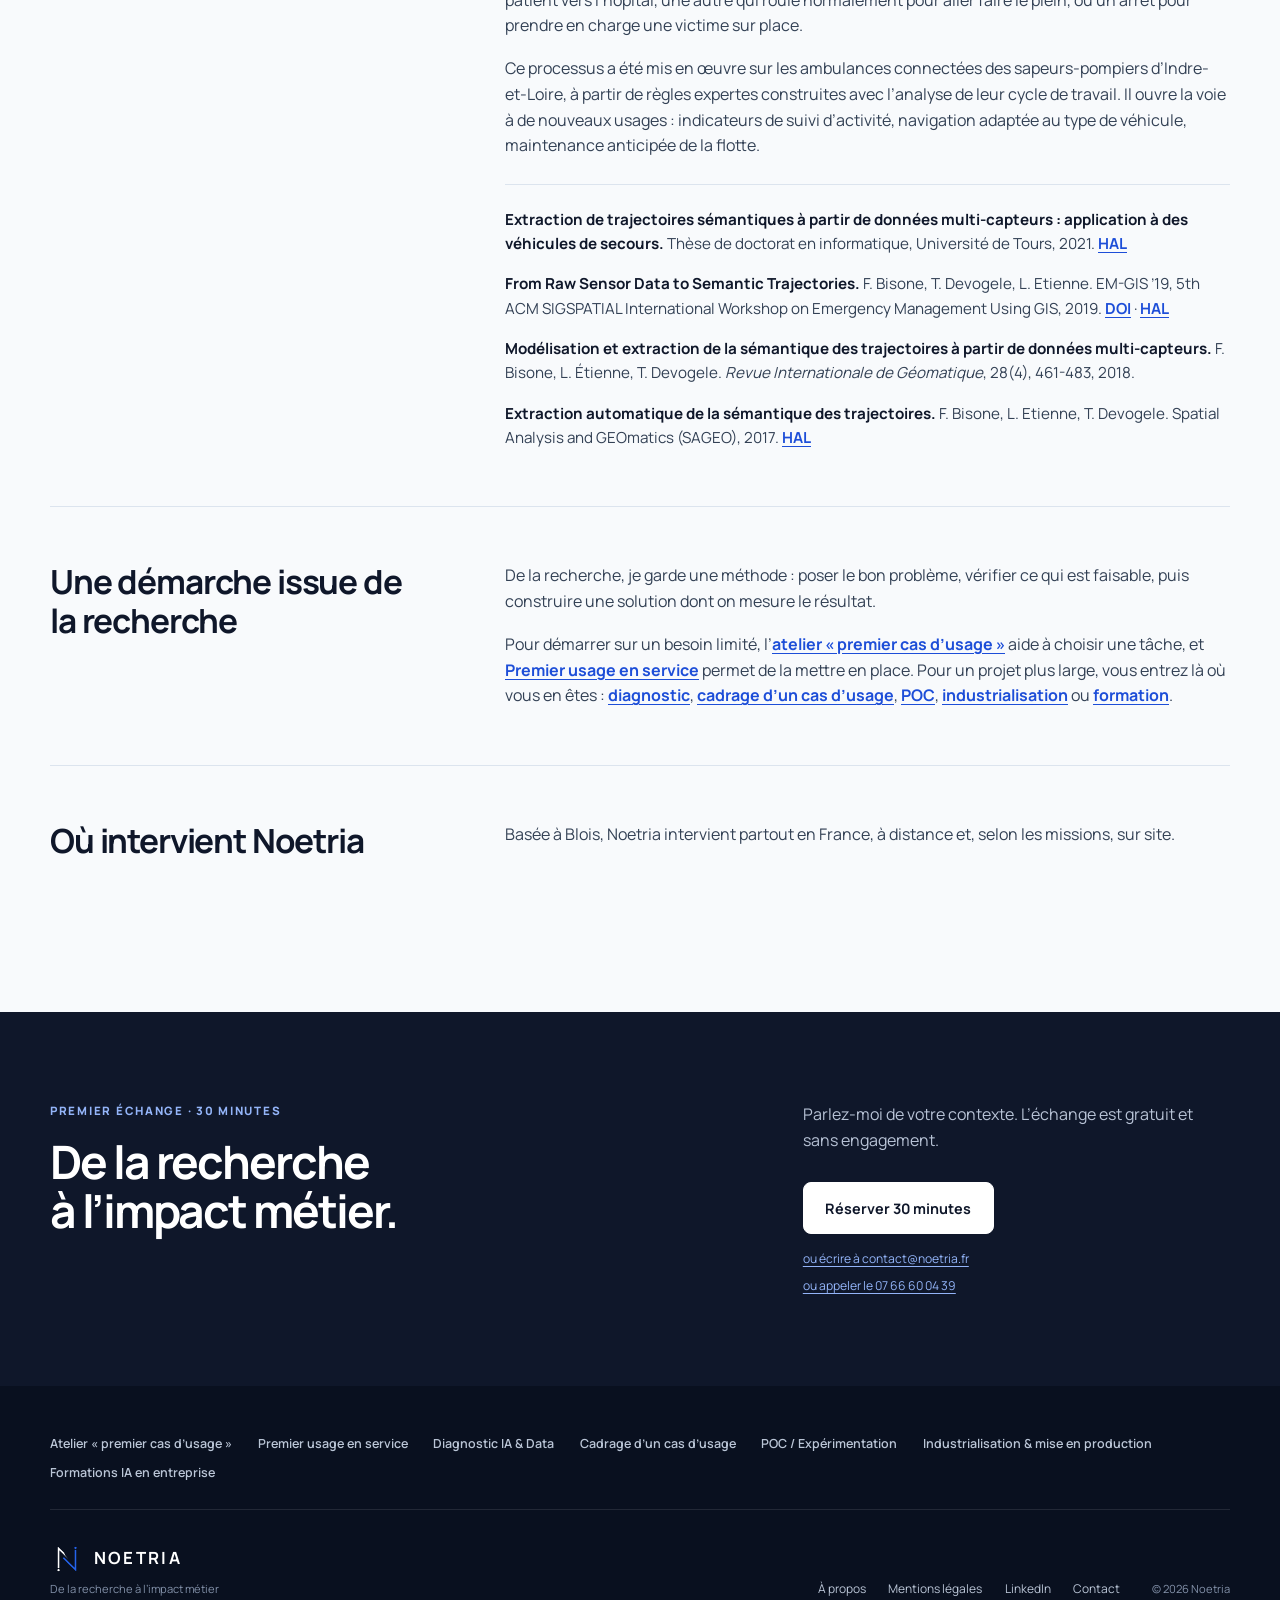
==== commit 151822d4: "Unifie la voix, les boutons et la typographie sur toutes les pages" ====
--- a/a-propos/index.html
+++ b/a-propos/index.html
@@ -44,7 +44,7 @@
       <nav class="site-nav" aria-label="Navigation principale">
         <details class="nav-menu">
           <summary>Interventions</summary>
-          <ul><li><a href="../atelier-premier-cas-usage/">Atelier « premier cas d'usage »</a></li><li><a href="../premier-usage-en-service/">Premier usage en service</a></li><li><a href="../diagnostic-ia-data/">Diagnostic IA & Data</a></li><li><a href="../cadrage-cas-usage-ia/">Cadrage d'un cas d'usage</a></li><li><a href="../poc-ia-data/">POC / Expérimentation</a></li><li><a href="../industrialisation-ia-data/">Industrialisation & mise en production</a></li><li><a href="../formation-ia-entreprise/">Formations IA en entreprise</a></li></ul>
+          <ul><li><a href="../atelier-premier-cas-usage/">Atelier « premier cas d’usage »</a></li><li><a href="../premier-usage-en-service/">Premier usage en service</a></li><li><a href="../diagnostic-ia-data/">Diagnostic IA &amp; Data</a></li><li><a href="../cadrage-cas-usage-ia/">Cadrage d’un cas d’usage</a></li><li><a href="../poc-ia-data/">POC / Expérimentation</a></li><li><a href="../industrialisation-ia-data/">Industrialisation &amp; mise en production</a></li><li><a href="../formation-ia-entreprise/">Formations IA en entreprise</a></li></ul>
         </details>
         <a href="../#realisations">Réalisations</a><a href="../a-propos/" aria-current="page">À propos</a>
       </nav>
@@ -54,7 +54,7 @@
         <summary>Menu</summary>
         <nav class="mobile-menu__panel" aria-label="Navigation mobile">
           <p class="mobile-menu__label">Interventions</p>
-          <ul><li><a href="../atelier-premier-cas-usage/">Atelier « premier cas d'usage »</a></li><li><a href="../premier-usage-en-service/">Premier usage en service</a></li><li><a href="../diagnostic-ia-data/">Diagnostic IA & Data</a></li><li><a href="../cadrage-cas-usage-ia/">Cadrage d'un cas d'usage</a></li><li><a href="../poc-ia-data/">POC / Expérimentation</a></li><li><a href="../industrialisation-ia-data/">Industrialisation & mise en production</a></li><li><a href="../formation-ia-entreprise/">Formations IA en entreprise</a></li></ul>
+          <ul><li><a href="../atelier-premier-cas-usage/">Atelier « premier cas d’usage »</a></li><li><a href="../premier-usage-en-service/">Premier usage en service</a></li><li><a href="../diagnostic-ia-data/">Diagnostic IA &amp; Data</a></li><li><a href="../cadrage-cas-usage-ia/">Cadrage d’un cas d’usage</a></li><li><a href="../poc-ia-data/">POC / Expérimentation</a></li><li><a href="../industrialisation-ia-data/">Industrialisation &amp; mise en production</a></li><li><a href="../formation-ia-entreprise/">Formations IA en entreprise</a></li></ul>
           <ul class="mobile-menu__secondary"><li><a href="../#realisations">Réalisations</a></li><li><a href="../a-propos/" aria-current="page">À propos</a></li><li><a href="../rendez-vous/">Réserver 30 minutes</a></li></ul>
         </nav>
       </details>
@@ -67,9 +67,9 @@
         <nav class="breadcrumb" aria-label="Fil d'Ariane"><ol><li><a href="../">Accueil</a></li><li><span aria-current="page">À propos</span></li></ol></nav>
         <p class="eyebrow">IA · Data · R&amp;D</p>
         <h1>À propos de Noetria</h1>
-        <p class="page-hero__lead">Noetria est une société de conseil et d'expertise en intelligence artificielle, Data et R&amp;D, créée en 2026 par Frédérick Bisone. Sa raison d'être&nbsp;: des projets technologiques qui produisent un résultat métier.</p>
+        <p class="page-hero__lead">Noetria est une société de conseil et d’expertise en intelligence artificielle, Data et R&amp;D, créée en 2026 par Frédérick Bisone. Sa raison d’être&nbsp;: des projets technologiques qui produisent un résultat métier.</p>
         <div class="hero__actions">
-          <a class="button" href="../rendez-vous/">Parler de votre besoin</a>
+          <a class="button" href="../rendez-vous/">Réserver 30 minutes</a>
           <a class="text-link" href="../#offres">Voir les interventions <span aria-hidden="true">→</span></a>
         </div>
       </div>
@@ -80,22 +80,22 @@
         <h2>Le fondateur&nbsp;: Frédérick Bisone</h2>
         <div class="page-block__body">
           <img class="about-portrait" src="../assets/images/frederick-bisone-portrait.jpg" alt="Portrait de Frédérick Bisone, fondateur de Noetria" width="800" height="800" loading="lazy">
-          <p>Docteur en informatique (Université de Tours, 2021) et titulaire d'un master en systèmes d'information pour l'aide à la décision, Frédérick Bisone compte plus de 10 ans d'expérience en informatique et systèmes d'information, dont plus de 7 ans consacrés à la Data, à l'IA et à la R&amp;D.</p>
-          <p>Son parcours associe&nbsp;:</p>
-          <ul class="check-list"><li>la recherche, académique et appliquée en entreprise&nbsp;;</li><li>l'enseignement supérieur&nbsp;;</li><li>la direction d'un laboratoire R&amp;D au sein d'un cabinet de conseil&nbsp;;</li><li>la conception de solutions Data &amp; IA au service de problématiques métier.</li></ul>
-          <p><a href="https://www.linkedin.com/in/frederickbisone/" target="_blank" rel="noopener noreferrer">Voir le parcours complet sur LinkedIn <span aria-hidden="true">↗</span></a></p>
+          <p>Docteur en informatique (Université de Tours, 2021) et titulaire d’un master en systèmes d’information pour l’aide à la décision, j’ai plus de 10 ans d’expérience en informatique et systèmes d’information, dont plus de 7 ans consacrés à la Data, à l’IA et à la R&amp;D.</p>
+          <p>Mon parcours associe&nbsp;:</p>
+          <ul class="check-list"><li>la recherche, académique et appliquée en entreprise&nbsp;;</li><li>l’enseignement supérieur&nbsp;;</li><li>la direction d’un laboratoire R&amp;D au sein d’un cabinet de conseil&nbsp;;</li><li>la conception de solutions Data &amp; IA au service de problématiques métier.</li></ul>
+          <p><a href="https://www.linkedin.com/in/frederickbisone/" target="_blank" rel="noopener noreferrer">Voir mon parcours complet sur LinkedIn <span aria-hidden="true">↗</span></a></p>
         </div>
       </section>
 
       <section class="page-block">
         <h2>Travaux de recherche</h2>
         <div class="page-block__body">
-          <p>Sa thèse, soutenue en 2021 à l'Université de Tours au sein du LIFAT (Laboratoire d'Informatique Fondamentale et Appliquée de Tours), part d'un constat&nbsp;: les positions GPS seules ne suffisent pas à comprendre ce que fait un véhicule. Elles sont imprécises, le signal se perd, et surtout l'activité réelle est bien plus riche qu'un tracé sur une carte. Or les véhicules embarquent de plus en plus de capteurs&nbsp;: moteur, portes, frein à main, gyrophares, sirènes…</p>
-          <p>Il y propose un processus généralisable qui transforme ces données brutes, après analyse de leur qualité, en trajectoires «&nbsp;sémantiques&nbsp;»&nbsp;: chaque déplacement et chaque arrêt est qualifié par ce qu'il signifie pour le métier. Par exemple, une ambulance qui roule en urgence pour transporter un patient vers l'hôpital, une autre qui roule normalement pour aller faire le plein, ou un arrêt pour prendre en charge une victime sur place.</p>
-          <p>Ce processus a été mis en œuvre sur les ambulances connectées des sapeurs-pompiers d'Indre-et-Loire, à partir de règles expertes construites avec l'analyse de leur cycle de travail. Il ouvre la voie à de nouveaux usages&nbsp;: indicateurs de suivi d'activité, navigation adaptée au type de véhicule, maintenance anticipée de la flotte.</p>
+          <p>Ma thèse, soutenue en 2021 à l’Université de Tours au sein du LIFAT (Laboratoire d’Informatique Fondamentale et Appliquée de Tours), part d’un constat&nbsp;: les positions GPS seules ne suffisent pas à comprendre ce que fait un véhicule. Elles sont imprécises, le signal se perd, et surtout l’activité réelle est bien plus riche qu’un tracé sur une carte. Or les véhicules embarquent de plus en plus de capteurs&nbsp;: moteur, portes, frein à main, gyrophares, sirènes…</p>
+          <p>J’y propose un processus généralisable qui transforme ces données brutes, après analyse de leur qualité, en trajectoires «&nbsp;sémantiques&nbsp;»&nbsp;: chaque déplacement et chaque arrêt est qualifié par ce qu’il signifie pour le métier. Par exemple, une ambulance qui roule en urgence pour transporter un patient vers l’hôpital, une autre qui roule normalement pour aller faire le plein, ou un arrêt pour prendre en charge une victime sur place.</p>
+          <p>Ce processus a été mis en œuvre sur les ambulances connectées des sapeurs-pompiers d’Indre-et-Loire, à partir de règles expertes construites avec l’analyse de leur cycle de travail. Il ouvre la voie à de nouveaux usages&nbsp;: indicateurs de suivi d’activité, navigation adaptée au type de véhicule, maintenance anticipée de la flotte.</p>
           <ul class="pub-list">
             <li><strong>Extraction de trajectoires sémantiques à partir de données multi-capteurs&nbsp;: application à des véhicules de secours.</strong> Thèse de doctorat en informatique, Université de Tours, 2021. <a href="https://hal.science/tel-03365137" target="_blank" rel="noopener noreferrer">HAL</a></li>
-            <li><strong>From Raw Sensor Data to Semantic Trajectories.</strong> F. Bisone, T. Devogele, L. Etienne. EM-GIS '19, 5th ACM SIGSPATIAL International Workshop on Emergency Management Using GIS, 2019. <a href="https://doi.org/10.1145/3356998.3365777" target="_blank" rel="noopener noreferrer">DOI</a> · <a href="https://hal.science/hal-02380444" target="_blank" rel="noopener noreferrer">HAL</a></li>
+            <li><strong>From Raw Sensor Data to Semantic Trajectories.</strong> F. Bisone, T. Devogele, L. Etienne. EM-GIS ’19, 5th ACM SIGSPATIAL International Workshop on Emergency Management Using GIS, 2019. <a href="https://doi.org/10.1145/3356998.3365777" target="_blank" rel="noopener noreferrer">DOI</a> · <a href="https://hal.science/hal-02380444" target="_blank" rel="noopener noreferrer">HAL</a></li>
             <li><strong>Modélisation et extraction de la sémantique des trajectoires à partir de données multi-capteurs.</strong> F. Bisone, L. Étienne, T. Devogele. <em>Revue Internationale de Géomatique</em>, 28(4), 461-483, 2018.</li>
             <li><strong>Extraction automatique de la sémantique des trajectoires.</strong> F. Bisone, L. Etienne, T. Devogele. Spatial Analysis and GEOmatics (SAGEO), 2017. <a href="https://hal.science/hal-01643365" target="_blank" rel="noopener noreferrer">HAL</a></li>
           </ul>
@@ -105,8 +105,8 @@
       <section class="page-block">
         <h2>Une démarche issue de la recherche</h2>
         <div class="page-block__body">
-          <p>De la recherche, Noetria garde une méthode&nbsp;: poser le bon problème, vérifier ce qui est faisable, puis construire une solution utile, maîtrisée et mesurable.</p>
-          <p>Pour démarrer sur un besoin limité, l’<a href="../atelier-premier-cas-usage/">atelier « premier cas d’usage »</a> aide à choisir une tâche, et <a href="../premier-usage-en-service/">Premier usage en service</a> permet de la mettre en place. Pour un projet plus large, vous entrez là où vous en êtes&nbsp;: <a href="../diagnostic-ia-data/">diagnostic</a>, <a href="../cadrage-cas-usage-ia/">cadrage d'un cas d'usage</a>, <a href="../poc-ia-data/">POC</a>, <a href="../industrialisation-ia-data/">industrialisation</a> ou <a href="../formation-ia-entreprise/">formation</a>.</p>
+          <p>De la recherche, je garde une méthode : poser le bon problème, vérifier ce qui est faisable, puis construire une solution dont on mesure le résultat.</p>
+          <p>Pour démarrer sur un besoin limité, l’<a href="../atelier-premier-cas-usage/">atelier « premier cas d’usage »</a> aide à choisir une tâche, et <a href="../premier-usage-en-service/">Premier usage en service</a> permet de la mettre en place. Pour un projet plus large, vous entrez là où vous en êtes&nbsp;: <a href="../diagnostic-ia-data/">diagnostic</a>, <a href="../cadrage-cas-usage-ia/">cadrage d’un cas d’usage</a>, <a href="../poc-ia-data/">POC</a>, <a href="../industrialisation-ia-data/">industrialisation</a> ou <a href="../formation-ia-entreprise/">formation</a>.</p>
         </div>
       </section>
 
@@ -119,14 +119,14 @@
     </div>
 
     <section class="cta" aria-labelledby="cta-titre">
-      <div><p class="eyebrow">Premier échange · 30 minutes</p><h2 id="cta-titre">De la recherche à l'impact métier.</h2></div>
-      <div class="cta__action"><p>Un premier échange permet de comprendre votre contexte et de déterminer la prochaine étape utile, sans engagement.</p><a class="button button--light" href="../rendez-vous/">Choisir un créneau</a><a href="mailto:contact@noetria.fr">ou écrire à contact@noetria.fr</a><a href="tel:+33766600439">ou appeler le 07 66 60 04 39</a></div>
+      <div><p class="eyebrow">Premier échange · 30 minutes</p><h2 id="cta-titre">De la recherche à l’impact métier.</h2></div>
+      <div class="cta__action"><p>Parlez-moi de votre contexte. L’échange est gratuit et sans engagement.</p><a class="button button--light" href="../rendez-vous/">Réserver 30 minutes</a><a href="mailto:contact@noetria.fr">ou écrire à contact@noetria.fr</a><a href="tel:+33766600439">ou appeler le 07 66 60 04 39</a></div>
     </section>
   </main>
 
   <footer class="footer">
-    <nav class="footer__offers" aria-label="Interventions"><a href="../atelier-premier-cas-usage/">Atelier « premier cas d'usage »</a><a href="../premier-usage-en-service/">Premier usage en service</a><a href="../diagnostic-ia-data/">Diagnostic IA & Data</a><a href="../cadrage-cas-usage-ia/">Cadrage d'un cas d'usage</a><a href="../poc-ia-data/">POC / Expérimentation</a><a href="../industrialisation-ia-data/">Industrialisation & mise en production</a><a href="../formation-ia-entreprise/">Formations IA en entreprise</a></nav>
-    <div class="footer__brand"><div class="footer__logo"><img src="../assets/images/logo/noetria_n-seul_pour-fond-sombre_transparent_512x512.png" alt="" width="34" height="34"><strong>Noetria</strong></div><span>De la recherche à l'impact métier</span></div>
+    <nav class="footer__offers" aria-label="Interventions"><a href="../atelier-premier-cas-usage/">Atelier « premier cas d’usage »</a><a href="../premier-usage-en-service/">Premier usage en service</a><a href="../diagnostic-ia-data/">Diagnostic IA &amp; Data</a><a href="../cadrage-cas-usage-ia/">Cadrage d’un cas d’usage</a><a href="../poc-ia-data/">POC / Expérimentation</a><a href="../industrialisation-ia-data/">Industrialisation &amp; mise en production</a><a href="../formation-ia-entreprise/">Formations IA en entreprise</a></nav>
+    <div class="footer__brand"><div class="footer__logo"><img src="../assets/images/logo/noetria_n-seul_pour-fond-sombre_transparent_512x512.png" alt="" width="34" height="34"><strong>Noetria</strong></div><span>De la recherche à l’impact métier</span></div>
     <nav class="footer__links" aria-label="Liens de pied de page"><a href="../a-propos/" aria-current="page">À propos</a><a href="../mentions-legales.html">Mentions légales</a><a href="https://www.linkedin.com/company/noetria/" target="_blank" rel="noopener noreferrer">LinkedIn</a><a href="mailto:contact@noetria.fr">Contact</a></nav>
     <span class="footer__copyright">© 2026 Noetria</span>
   </footer>
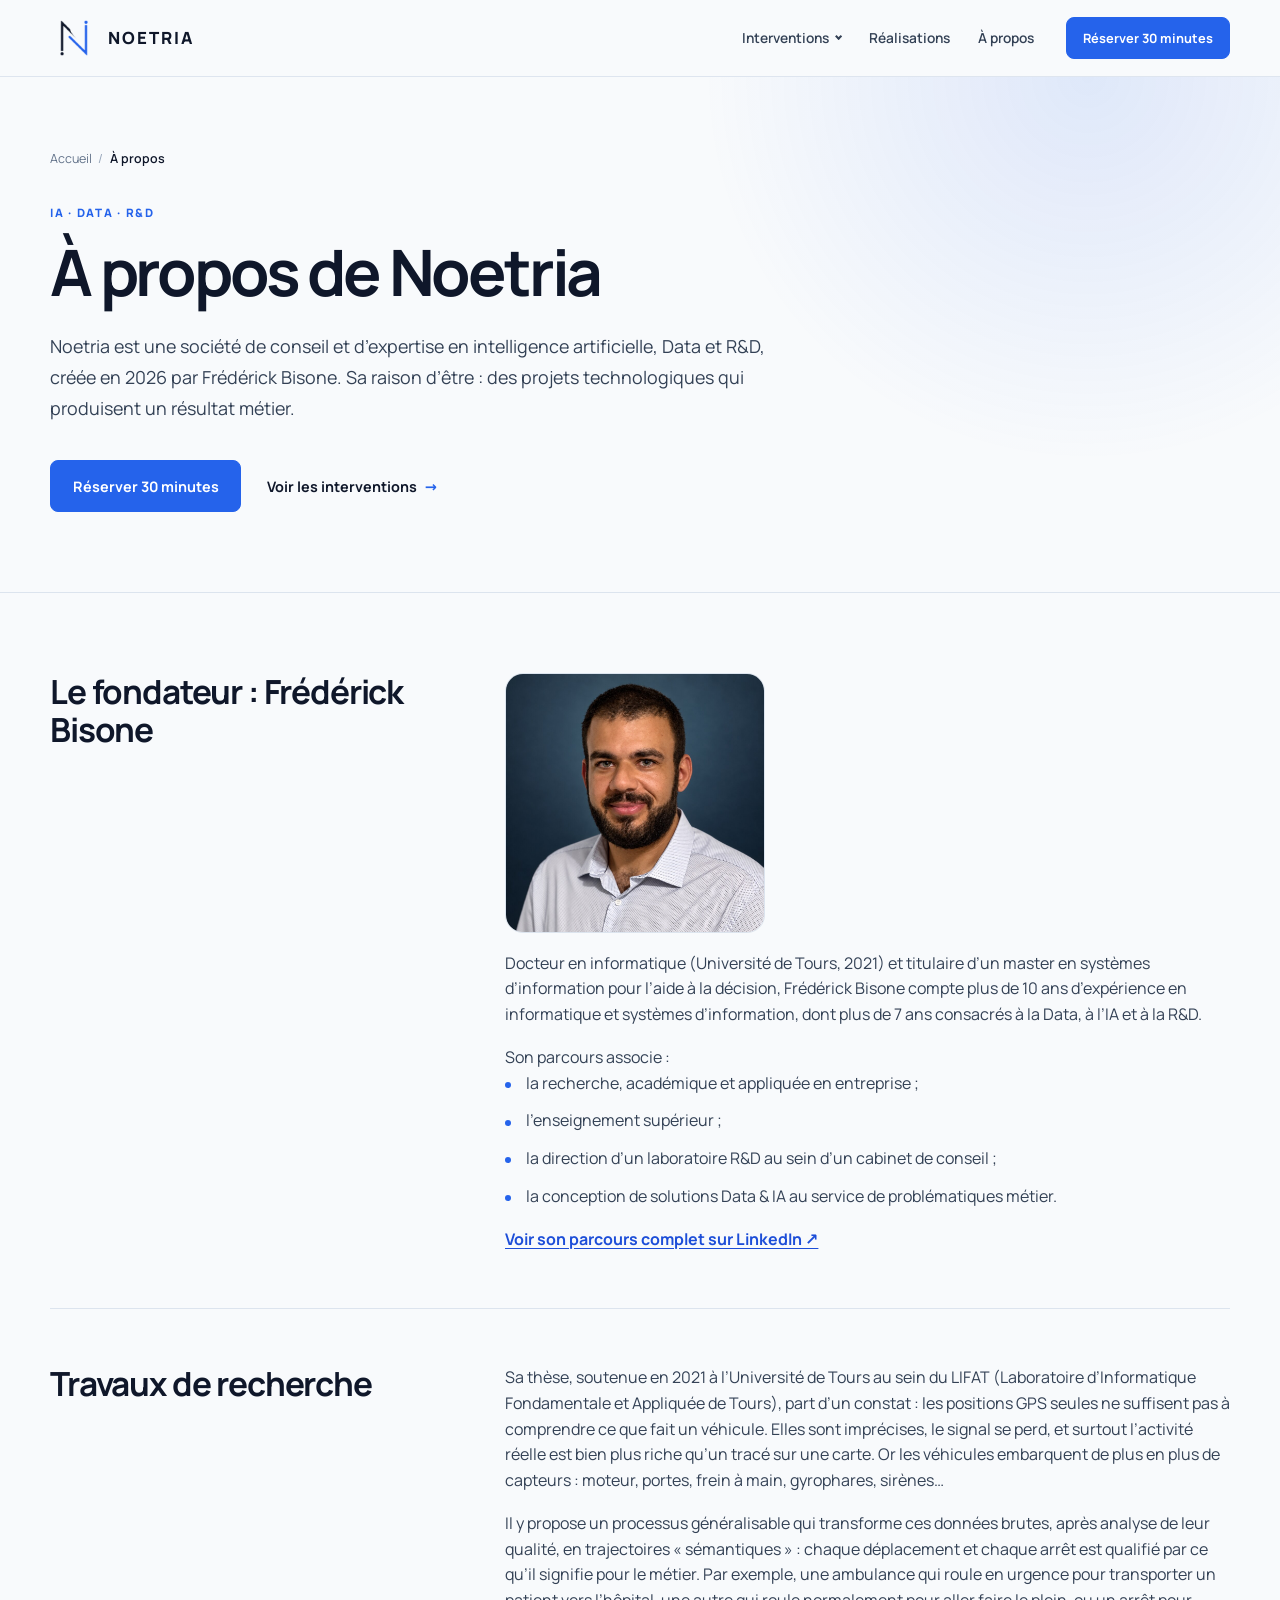
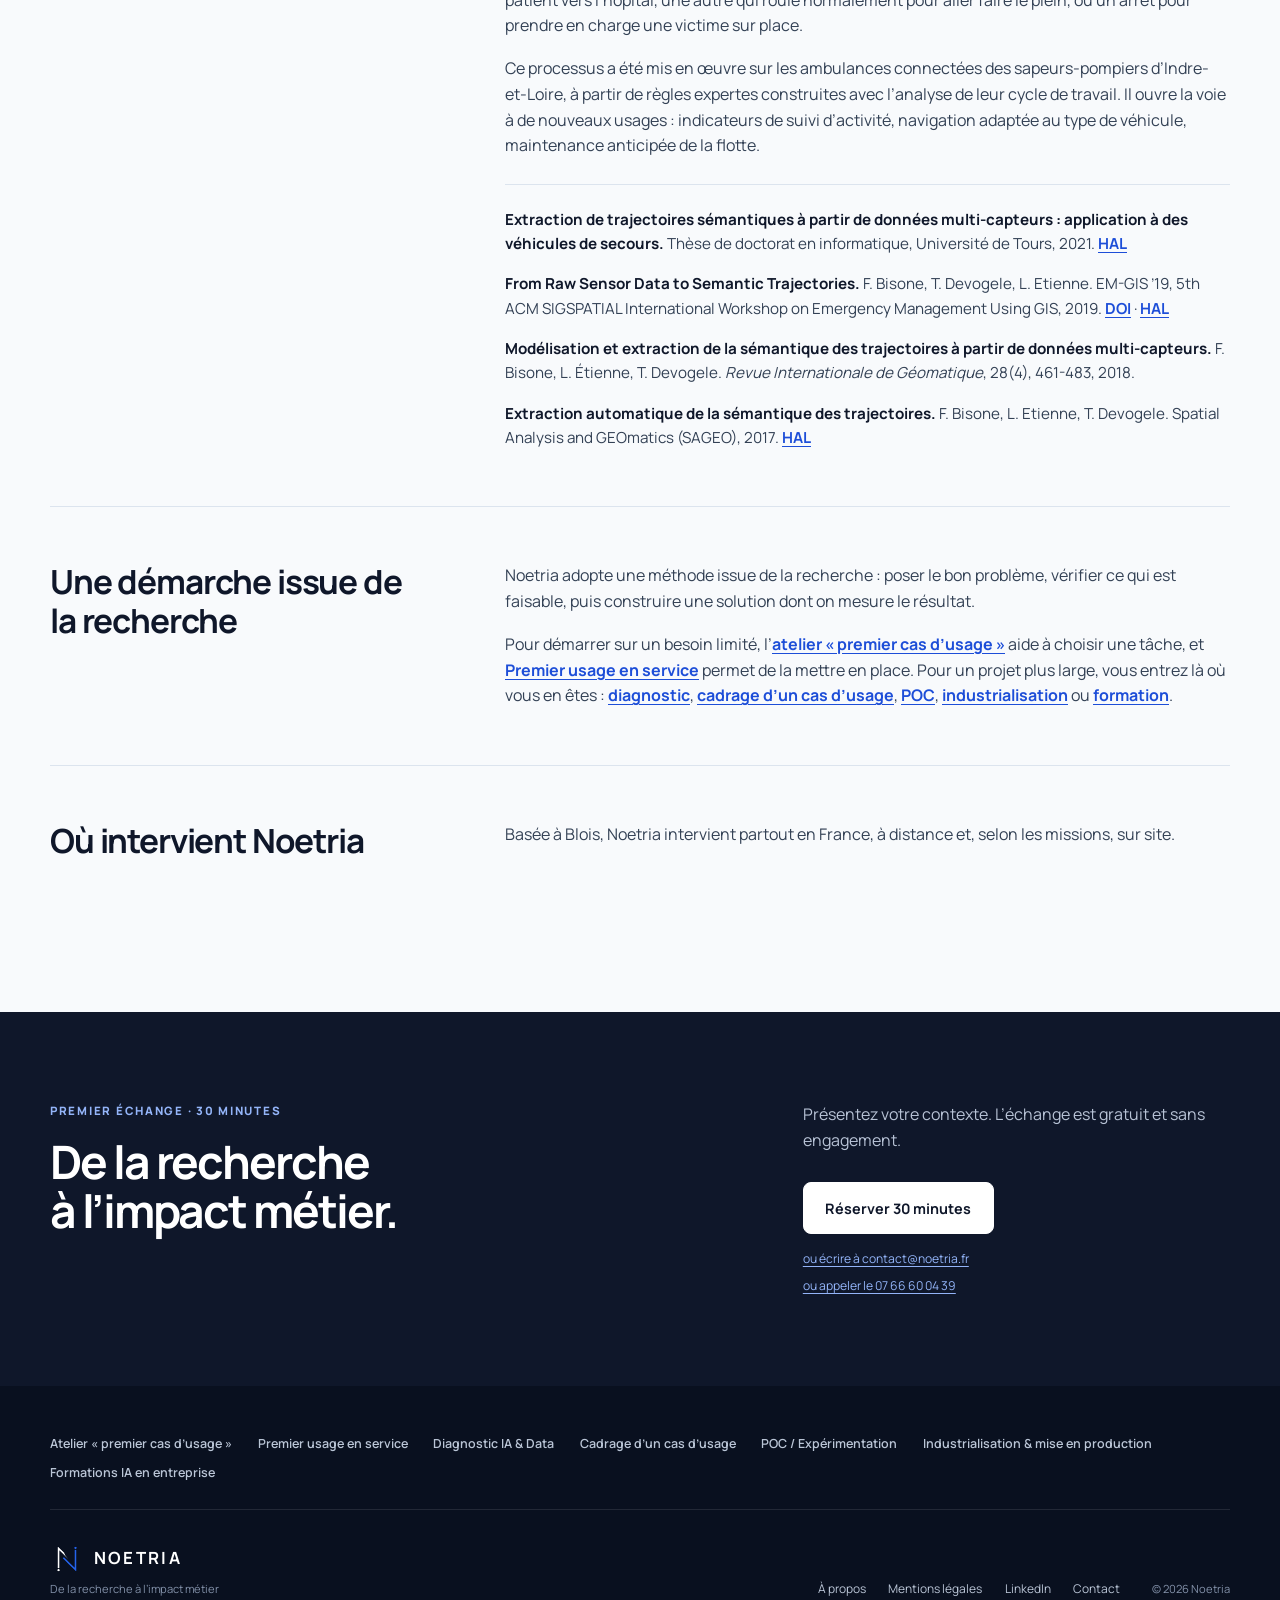
==== commit 90acbf5a: "Remplace la première personne par Noetria sur les dix pages" ====
--- a/a-propos/index.html
+++ b/a-propos/index.html
@@ -64,7 +64,7 @@
   <main id="contenu">
     <section class="page-hero">
       <div class="page-hero__inner">
-        <nav class="breadcrumb" aria-label="Fil d'Ariane"><ol><li><a href="../">Accueil</a></li><li><span aria-current="page">À propos</span></li></ol></nav>
+        <nav class="breadcrumb" aria-label="Fil d’Ariane"><ol><li><a href="../">Accueil</a></li><li><span aria-current="page">À propos</span></li></ol></nav>
         <p class="eyebrow">IA · Data · R&amp;D</p>
         <h1>À propos de Noetria</h1>
         <p class="page-hero__lead">Noetria est une société de conseil et d’expertise en intelligence artificielle, Data et R&amp;D, créée en 2026 par Frédérick Bisone. Sa raison d’être&nbsp;: des projets technologiques qui produisent un résultat métier.</p>
@@ -80,18 +80,18 @@
         <h2>Le fondateur&nbsp;: Frédérick Bisone</h2>
         <div class="page-block__body">
           <img class="about-portrait" src="../assets/images/frederick-bisone-portrait.jpg" alt="Portrait de Frédérick Bisone, fondateur de Noetria" width="800" height="800" loading="lazy">
-          <p>Docteur en informatique (Université de Tours, 2021) et titulaire d’un master en systèmes d’information pour l’aide à la décision, j’ai plus de 10 ans d’expérience en informatique et systèmes d’information, dont plus de 7 ans consacrés à la Data, à l’IA et à la R&amp;D.</p>
-          <p>Mon parcours associe&nbsp;:</p>
+          <p>Docteur en informatique (Université de Tours, 2021) et titulaire d’un master en systèmes d’information pour l’aide à la décision, Frédérick Bisone compte plus de 10 ans d’expérience en informatique et systèmes d’information, dont plus de 7 ans consacrés à la Data, à l’IA et à la R&amp;D.</p>
+          <p>Son parcours associe&nbsp;:</p>
           <ul class="check-list"><li>la recherche, académique et appliquée en entreprise&nbsp;;</li><li>l’enseignement supérieur&nbsp;;</li><li>la direction d’un laboratoire R&amp;D au sein d’un cabinet de conseil&nbsp;;</li><li>la conception de solutions Data &amp; IA au service de problématiques métier.</li></ul>
-          <p><a href="https://www.linkedin.com/in/frederickbisone/" target="_blank" rel="noopener noreferrer">Voir mon parcours complet sur LinkedIn <span aria-hidden="true">↗</span></a></p>
+          <p><a href="https://www.linkedin.com/in/frederickbisone/" target="_blank" rel="noopener noreferrer">Voir son parcours complet sur LinkedIn <span aria-hidden="true">↗</span></a></p>
         </div>
       </section>
 
       <section class="page-block">
         <h2>Travaux de recherche</h2>
         <div class="page-block__body">
-          <p>Ma thèse, soutenue en 2021 à l’Université de Tours au sein du LIFAT (Laboratoire d’Informatique Fondamentale et Appliquée de Tours), part d’un constat&nbsp;: les positions GPS seules ne suffisent pas à comprendre ce que fait un véhicule. Elles sont imprécises, le signal se perd, et surtout l’activité réelle est bien plus riche qu’un tracé sur une carte. Or les véhicules embarquent de plus en plus de capteurs&nbsp;: moteur, portes, frein à main, gyrophares, sirènes…</p>
-          <p>J’y propose un processus généralisable qui transforme ces données brutes, après analyse de leur qualité, en trajectoires «&nbsp;sémantiques&nbsp;»&nbsp;: chaque déplacement et chaque arrêt est qualifié par ce qu’il signifie pour le métier. Par exemple, une ambulance qui roule en urgence pour transporter un patient vers l’hôpital, une autre qui roule normalement pour aller faire le plein, ou un arrêt pour prendre en charge une victime sur place.</p>
+          <p>Sa thèse, soutenue en 2021 à l’Université de Tours au sein du LIFAT (Laboratoire d’Informatique Fondamentale et Appliquée de Tours), part d’un constat&nbsp;: les positions GPS seules ne suffisent pas à comprendre ce que fait un véhicule. Elles sont imprécises, le signal se perd, et surtout l’activité réelle est bien plus riche qu’un tracé sur une carte. Or les véhicules embarquent de plus en plus de capteurs&nbsp;: moteur, portes, frein à main, gyrophares, sirènes…</p>
+          <p>Il y propose un processus généralisable qui transforme ces données brutes, après analyse de leur qualité, en trajectoires «&nbsp;sémantiques&nbsp;»&nbsp;: chaque déplacement et chaque arrêt est qualifié par ce qu’il signifie pour le métier. Par exemple, une ambulance qui roule en urgence pour transporter un patient vers l’hôpital, une autre qui roule normalement pour aller faire le plein, ou un arrêt pour prendre en charge une victime sur place.</p>
           <p>Ce processus a été mis en œuvre sur les ambulances connectées des sapeurs-pompiers d’Indre-et-Loire, à partir de règles expertes construites avec l’analyse de leur cycle de travail. Il ouvre la voie à de nouveaux usages&nbsp;: indicateurs de suivi d’activité, navigation adaptée au type de véhicule, maintenance anticipée de la flotte.</p>
           <ul class="pub-list">
             <li><strong>Extraction de trajectoires sémantiques à partir de données multi-capteurs&nbsp;: application à des véhicules de secours.</strong> Thèse de doctorat en informatique, Université de Tours, 2021. <a href="https://hal.science/tel-03365137" target="_blank" rel="noopener noreferrer">HAL</a></li>
@@ -105,7 +105,7 @@
       <section class="page-block">
         <h2>Une démarche issue de la recherche</h2>
         <div class="page-block__body">
-          <p>De la recherche, je garde une méthode : poser le bon problème, vérifier ce qui est faisable, puis construire une solution dont on mesure le résultat.</p>
+          <p>Noetria adopte une méthode issue de la recherche : poser le bon problème, vérifier ce qui est faisable, puis construire une solution dont on mesure le résultat.</p>
           <p>Pour démarrer sur un besoin limité, l’<a href="../atelier-premier-cas-usage/">atelier « premier cas d’usage »</a> aide à choisir une tâche, et <a href="../premier-usage-en-service/">Premier usage en service</a> permet de la mettre en place. Pour un projet plus large, vous entrez là où vous en êtes&nbsp;: <a href="../diagnostic-ia-data/">diagnostic</a>, <a href="../cadrage-cas-usage-ia/">cadrage d’un cas d’usage</a>, <a href="../poc-ia-data/">POC</a>, <a href="../industrialisation-ia-data/">industrialisation</a> ou <a href="../formation-ia-entreprise/">formation</a>.</p>
         </div>
       </section>
@@ -120,7 +120,7 @@
 
     <section class="cta" aria-labelledby="cta-titre">
       <div><p class="eyebrow">Premier échange · 30 minutes</p><h2 id="cta-titre">De la recherche à l’impact métier.</h2></div>
-      <div class="cta__action"><p>Parlez-moi de votre contexte. L’échange est gratuit et sans engagement.</p><a class="button button--light" href="../rendez-vous/">Réserver 30 minutes</a><a href="mailto:contact@noetria.fr">ou écrire à contact@noetria.fr</a><a href="tel:+33766600439">ou appeler le 07 66 60 04 39</a></div>
+      <div class="cta__action"><p>Présentez votre contexte. L’échange est gratuit et sans engagement.</p><a class="button button--light" href="../rendez-vous/">Réserver 30 minutes</a><a href="mailto:contact@noetria.fr">ou écrire à contact@noetria.fr</a><a href="tel:+33766600439">ou appeler le 07 66 60 04 39</a></div>
     </section>
   </main>
 
